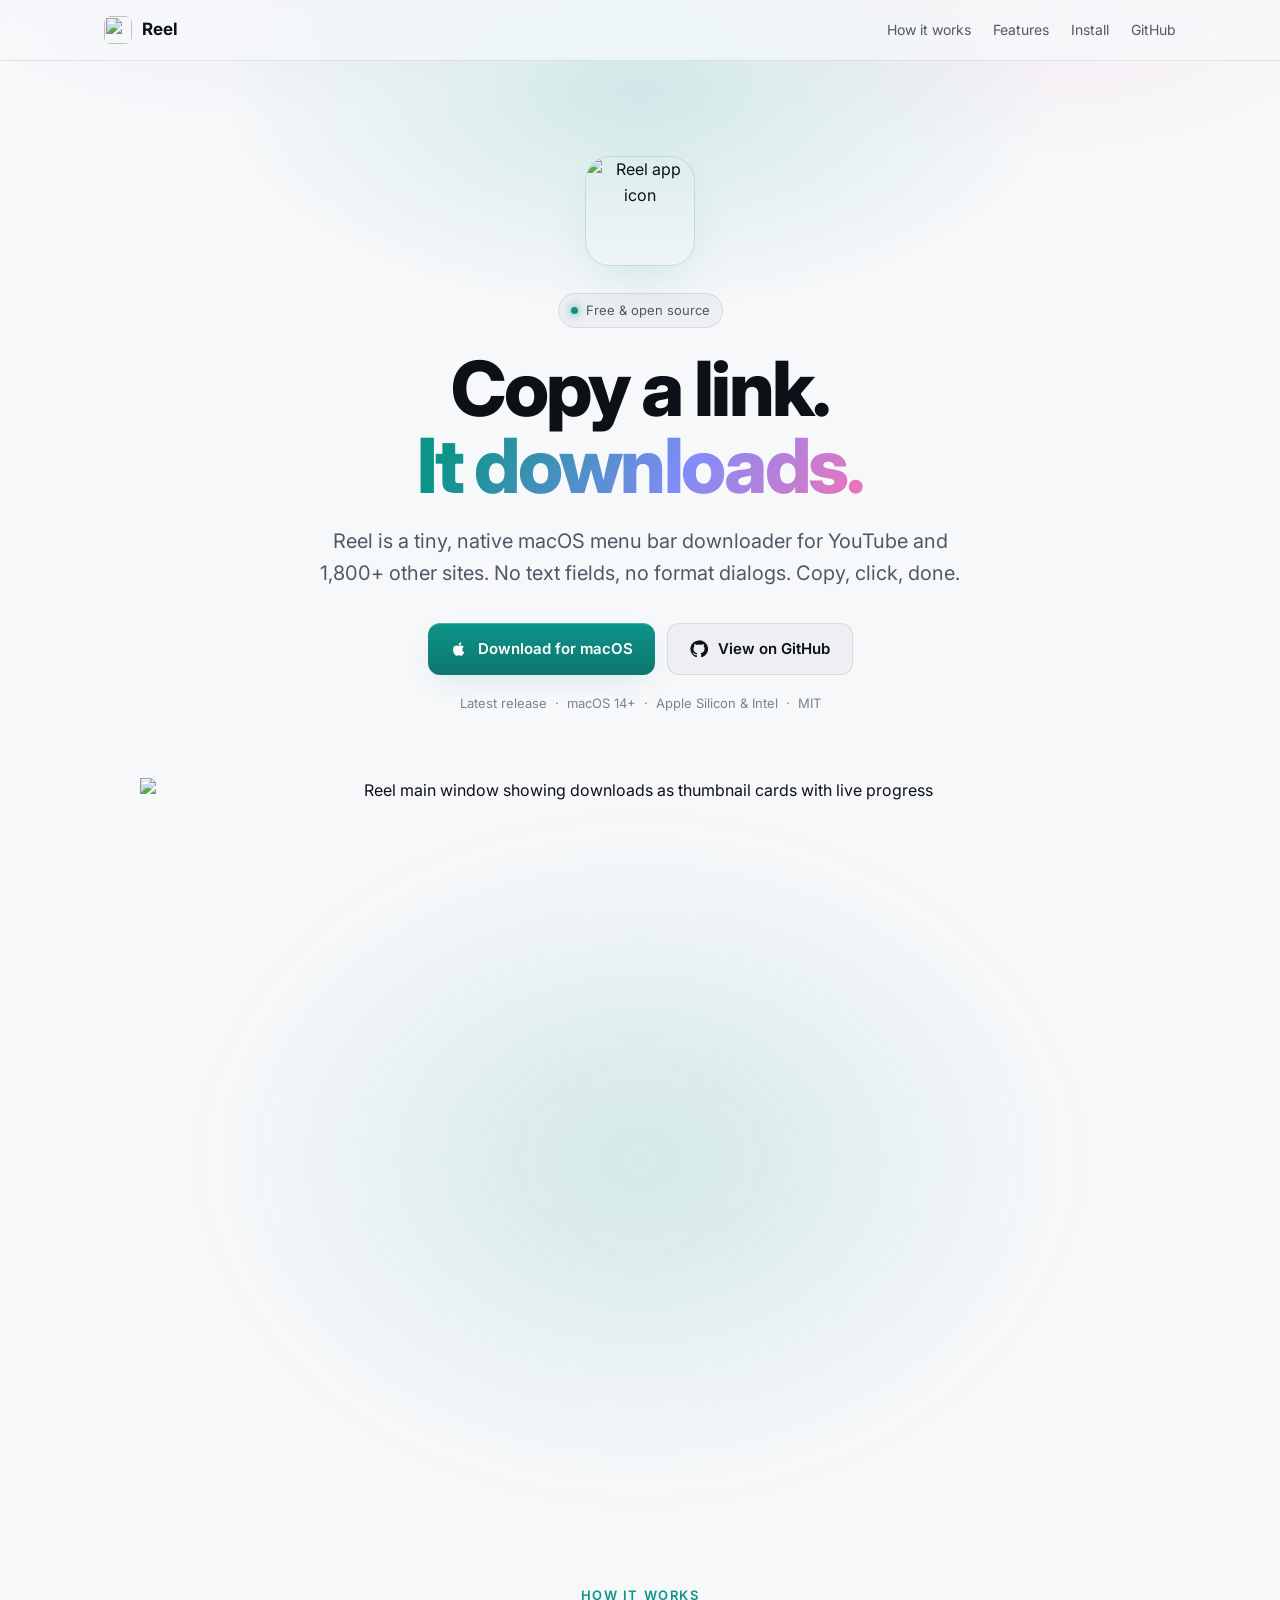
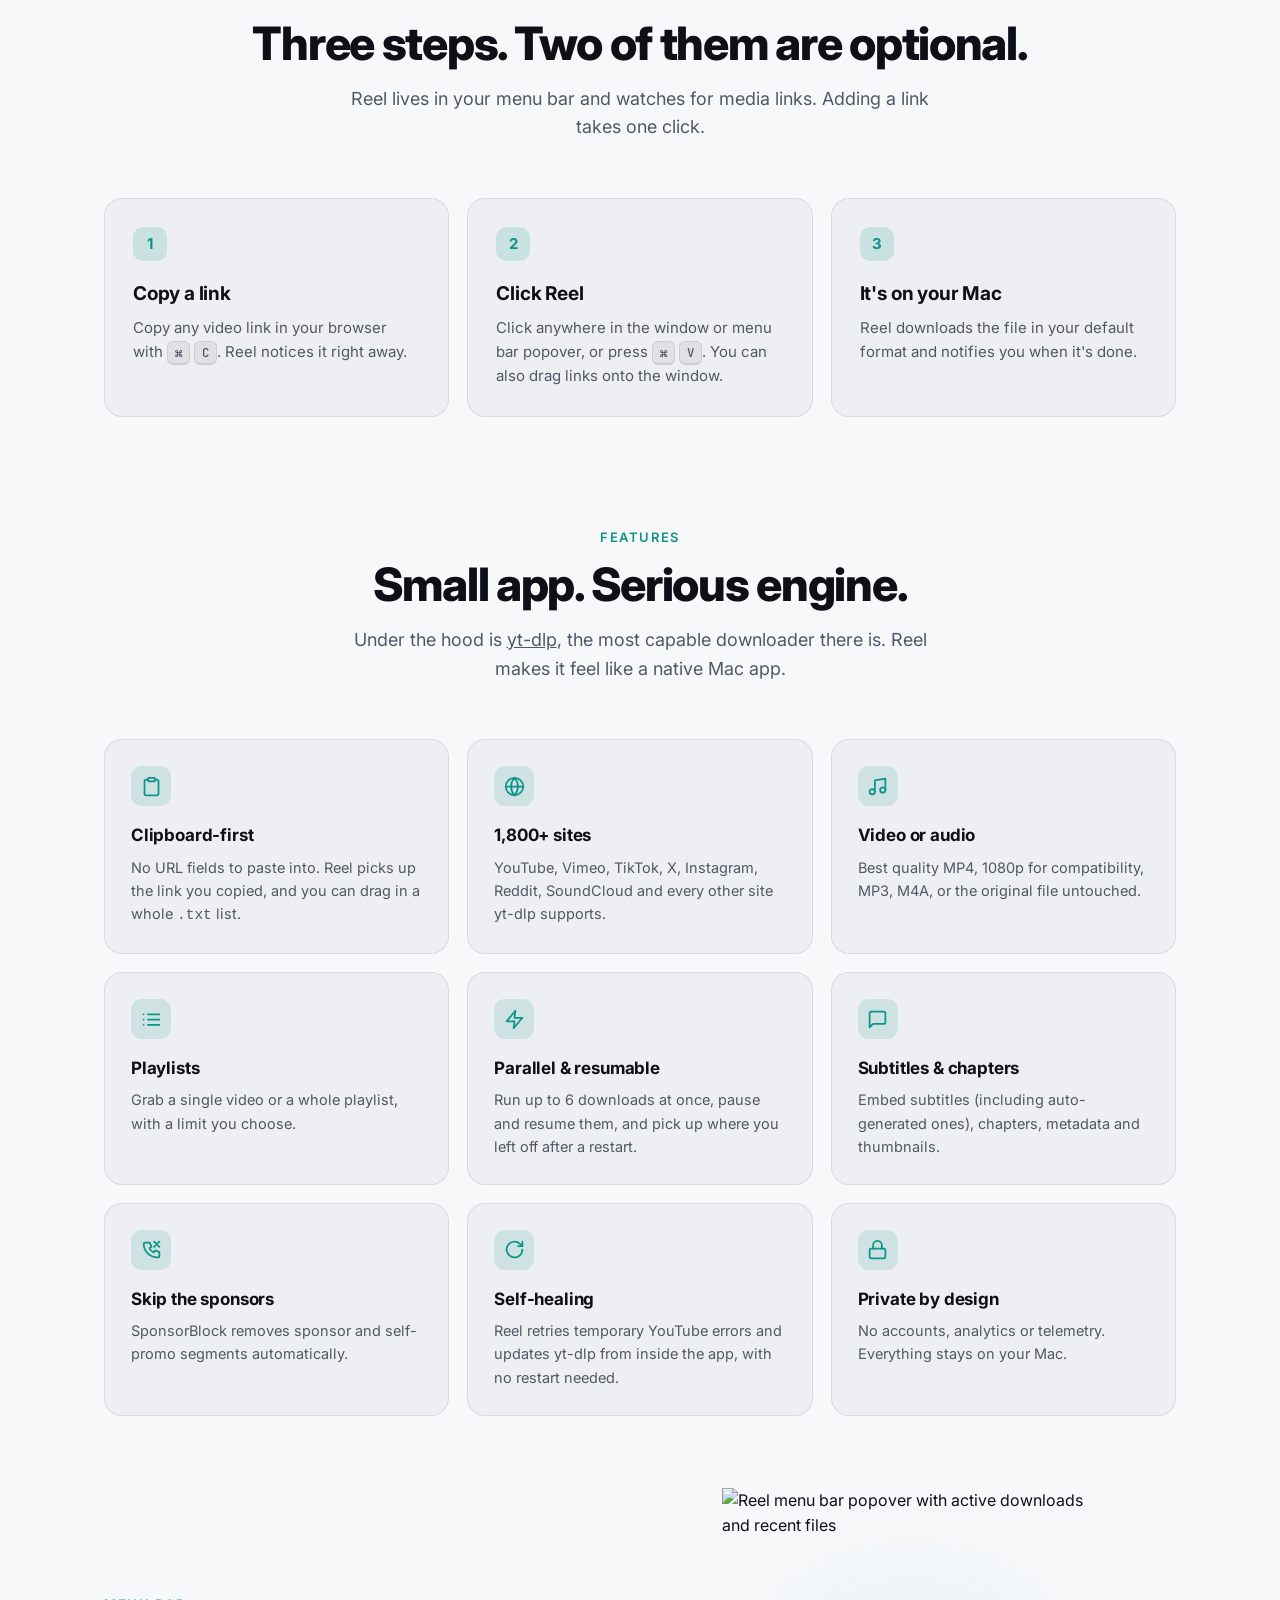
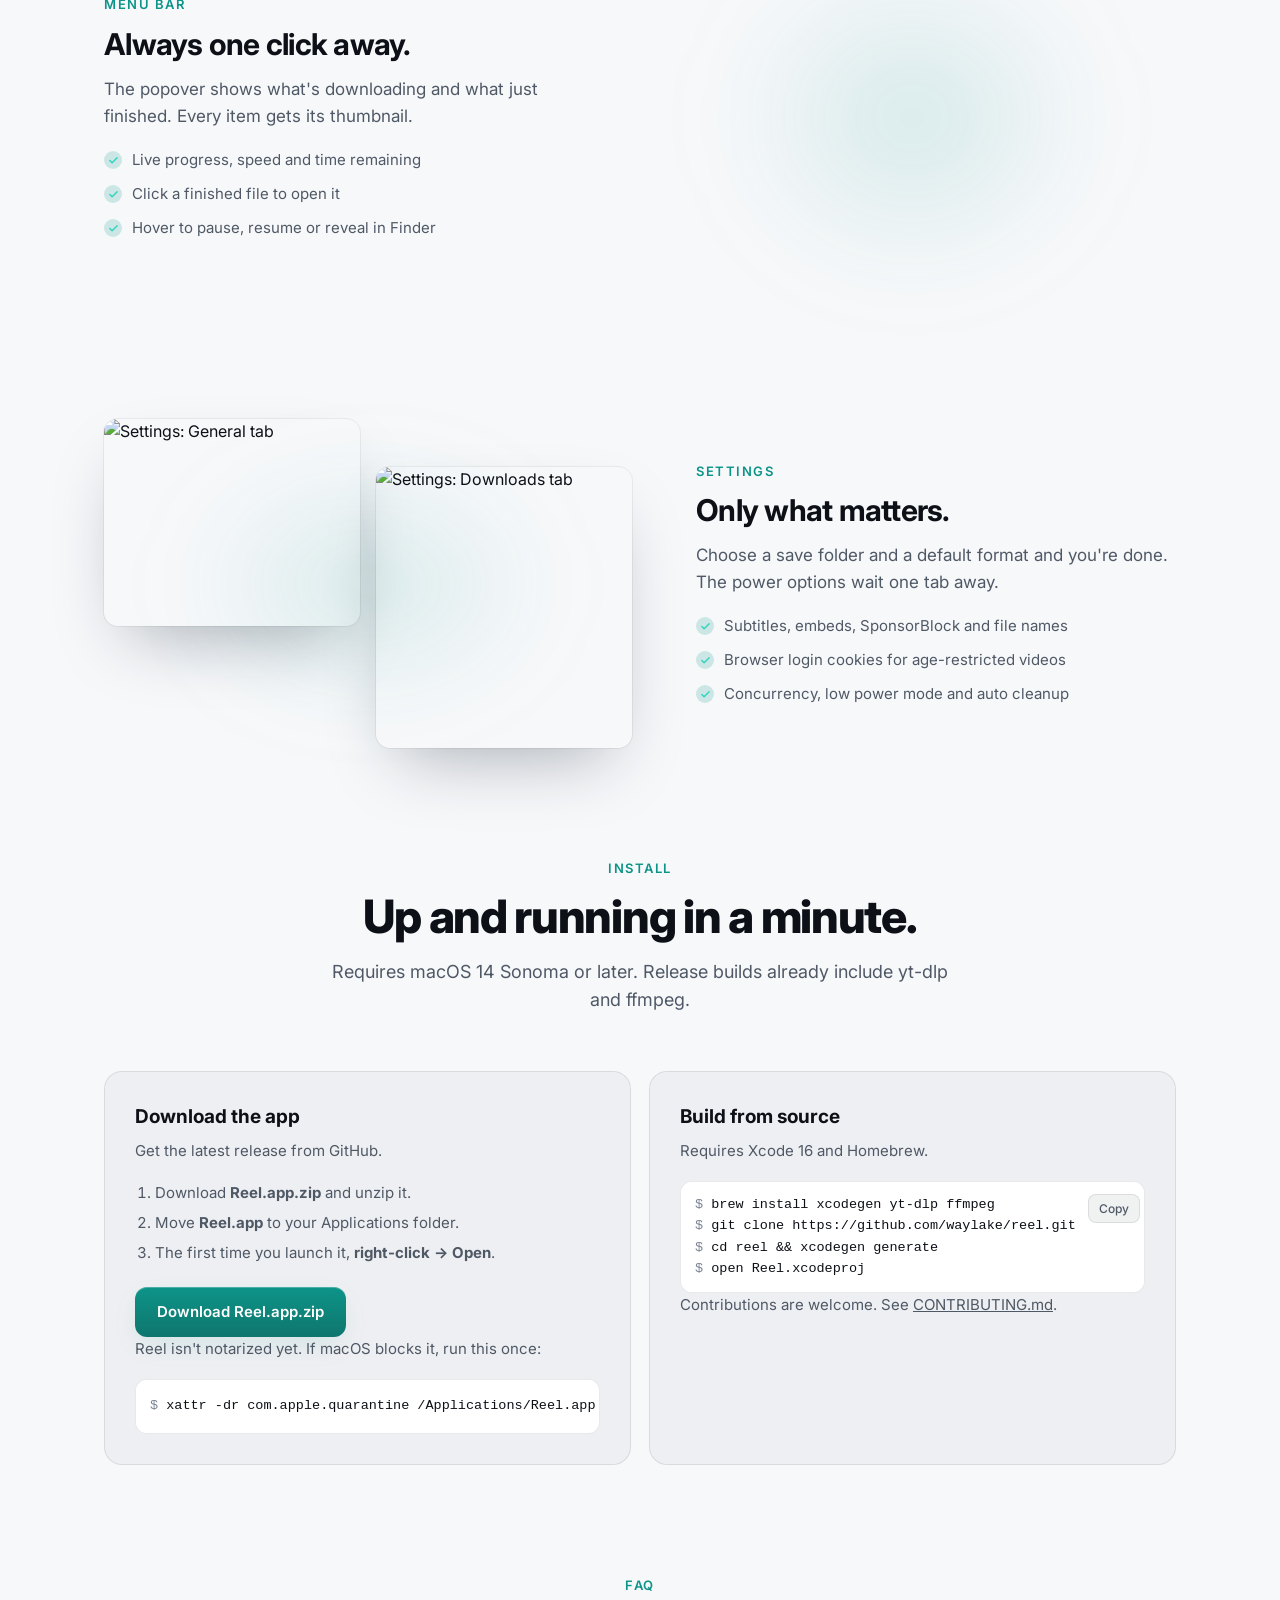
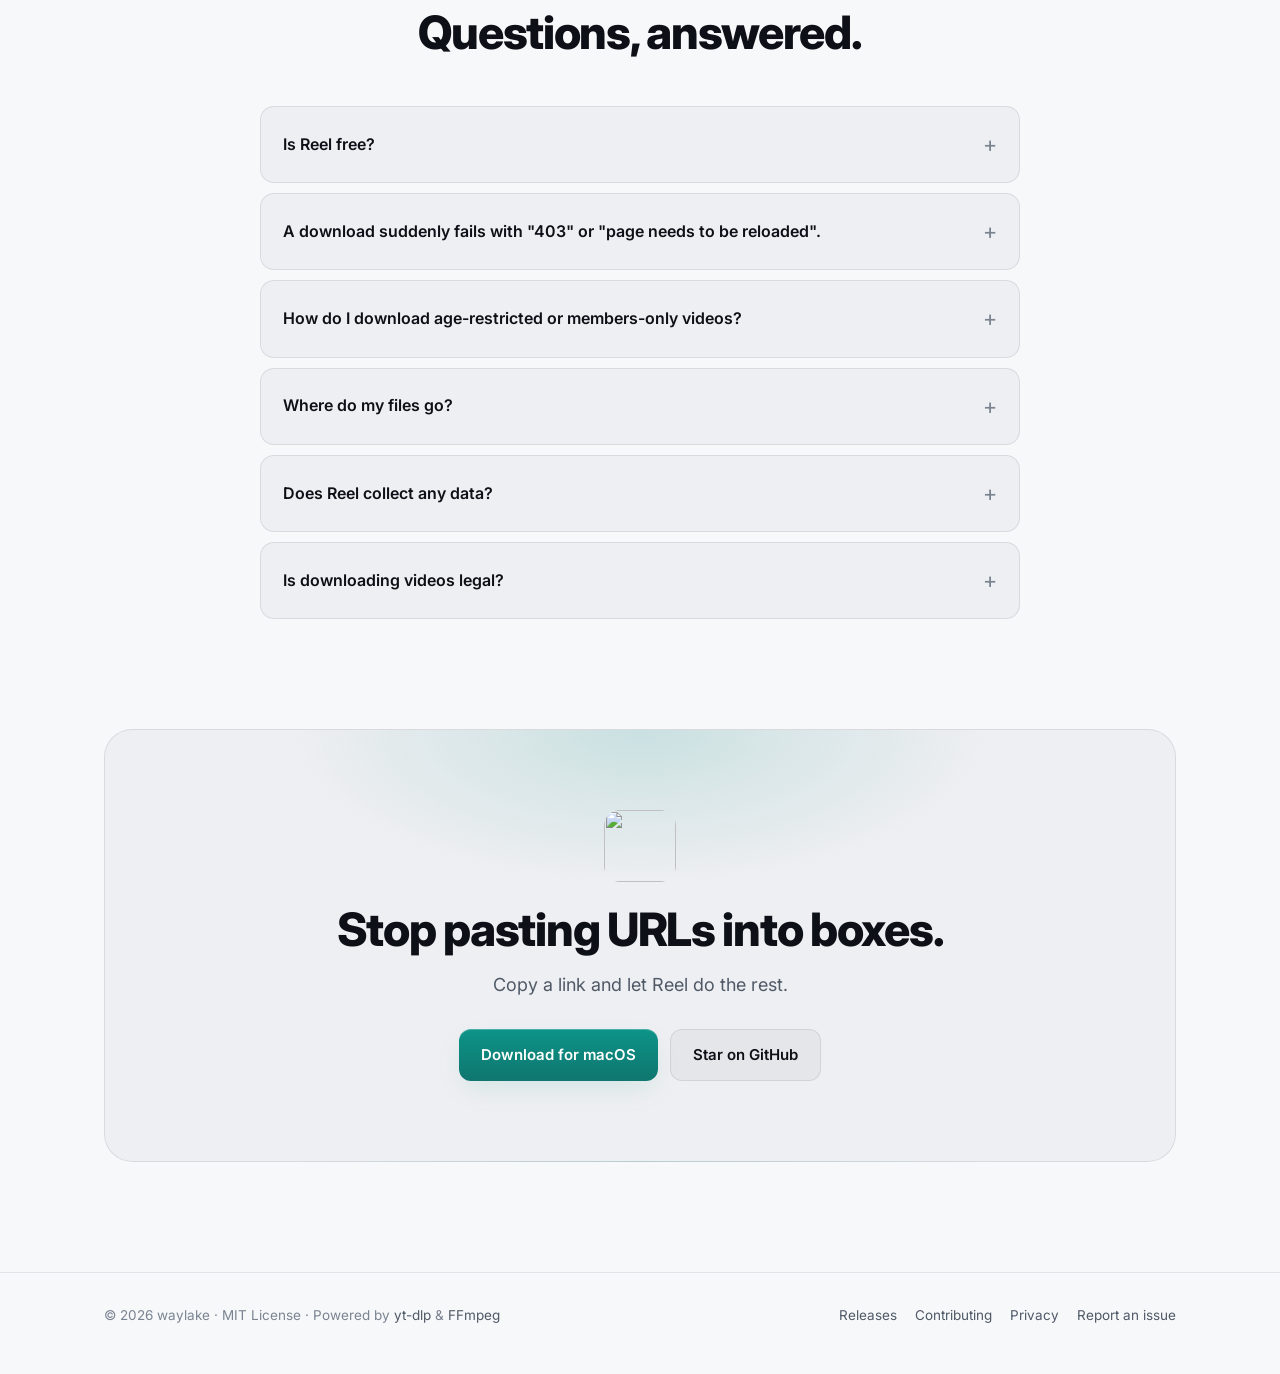
==== site/index.html @ 0244e7d2 "docs(site): GitHub Pages 소개 페이지 추가" ====
<!doctype html>
<html lang="en">
<head>
  <meta charset="utf-8">
  <meta name="viewport" content="width=device-width, initial-scale=1">
  <title>Reel · Copy a link, it downloads</title>
  <meta name="description" content="Reel is a tiny, native macOS menu bar video downloader for YouTube and 1,800+ sites. Copy a link, click once, done. Free and open source, powered by yt-dlp and ffmpeg.">
  <meta name="theme-color" content="#0b0d10">
  <link rel="icon" type="image/png" href="icon.png">
  <link rel="apple-touch-icon" href="icon.png">

  <meta property="og:type" content="website">
  <meta property="og:title" content="Reel · Copy a link, it downloads">
  <meta property="og:description" content="A tiny, native macOS menu bar downloader for YouTube and 1,800+ sites. Free and open source.">
  <meta property="og:url" content="https://waylake.github.io/reel/">
  <meta property="og:image" content="https://waylake.github.io/reel/screenshots/main-window.png">
  <meta name="twitter:card" content="summary_large_image">

  <link rel="preconnect" href="https://fonts.googleapis.com">
  <link rel="preconnect" href="https://fonts.gstatic.com" crossorigin>
  <link href="https://fonts.googleapis.com/css2?family=Inter:wght@400;500;600;700;800&family=JetBrains+Mono:wght@400;500&display=swap" rel="stylesheet">

  <style>
    :root {
      --bg: #0b0d10;
      --bg-2: #111419;
      --surface: rgba(255, 255, 255, 0.04);
      --surface-2: rgba(255, 255, 255, 0.07);
      --border: rgba(255, 255, 255, 0.09);
      --text: #f2f4f7;
      --muted: #9aa3ae;
      --faint: #6b7480;
      --accent: #2dd4bf;
      --accent-2: #14b8a6;
      --accent-ink: #04201c;
      --glow: rgba(45, 212, 191, 0.22);
      --shadow: 0 30px 80px -20px rgba(0, 0, 0, 0.7), 0 0 0 1px rgba(255, 255, 255, 0.06);
      --radius: 18px;
      --maxw: 1120px;
    }
    @media (prefers-color-scheme: light) {
      :root {
        --bg: #f7f8fa;
        --bg-2: #ffffff;
        --surface: rgba(10, 20, 30, 0.035);
        --surface-2: rgba(10, 20, 30, 0.06);
        --border: rgba(10, 20, 30, 0.09);
        --text: #0d1117;
        --muted: #4f5966;
        --faint: #7a8491;
        --accent: #0d9488;
        --accent-2: #0f766e;
        --accent-ink: #ffffff;
        --glow: rgba(13, 148, 136, 0.16);
        --shadow: 0 30px 70px -25px rgba(15, 30, 45, 0.35), 0 0 0 1px rgba(10, 20, 30, 0.06);
      }
    }

    * { box-sizing: border-box; }
    html { scroll-behavior: smooth; }
    body {
      margin: 0;
      background: var(--bg);
      color: var(--text);
      font: 16px/1.6 Inter, -apple-system, BlinkMacSystemFont, "Segoe UI", sans-serif;
      -webkit-font-smoothing: antialiased;
      overflow-x: hidden;
    }
    a { color: inherit; }
    img { max-width: 100%; height: auto; display: block; }
    .wrap { max-width: var(--maxw); margin: 0 auto; padding: 0 24px; }
    kbd {
      font: 500 0.82em "JetBrains Mono", ui-monospace, monospace;
      padding: 2px 7px; border-radius: 6px;
      background: var(--surface-2); border: 1px solid var(--border);
      border-bottom-width: 2px;
    }

    /* ---------- Nav ---------- */
    nav {
      position: sticky; top: 0; z-index: 10;
      backdrop-filter: saturate(160%) blur(16px);
      -webkit-backdrop-filter: saturate(160%) blur(16px);
      background: color-mix(in srgb, var(--bg) 72%, transparent);
      border-bottom: 1px solid var(--border);
    }
    nav .wrap { display: flex; align-items: center; gap: 28px; height: 60px; }
    .brand { display: flex; align-items: center; gap: 10px; font-weight: 700; text-decoration: none; font-size: 17px; }
    .brand img { width: 28px; height: 28px; border-radius: 7px; }
    .nav-links { display: flex; gap: 22px; margin-left: auto; font-size: 14px; }
    .nav-links a { text-decoration: none; color: var(--muted); transition: color .15s; }
    .nav-links a:hover { color: var(--text); }
    @media (max-width: 720px) { .nav-links a.hide-sm { display: none; } }

    /* ---------- Buttons ---------- */
    .btn {
      display: inline-flex; align-items: center; gap: 10px;
      padding: 13px 22px; border-radius: 12px;
      font-weight: 600; font-size: 15px; text-decoration: none;
      transition: transform .15s ease, box-shadow .2s ease, background .2s;
      white-space: nowrap;
    }
    .btn:hover { transform: translateY(-1px); }
    .btn-primary {
      background: linear-gradient(180deg, var(--accent), var(--accent-2));
      color: var(--accent-ink);
      box-shadow: 0 10px 30px -8px var(--glow), inset 0 1px 0 rgba(255,255,255,.25);
    }
    .btn-primary:hover { box-shadow: 0 14px 40px -8px var(--glow), inset 0 1px 0 rgba(255,255,255,.25); }
    .btn-ghost { background: var(--surface); border: 1px solid var(--border); }
    .btn-ghost:hover { background: var(--surface-2); }
    .btn svg { width: 18px; height: 18px; flex: none; }

    /* ---------- Hero ---------- */
    .hero { position: relative; padding: 96px 0 40px; text-align: center; }
    .hero::before {
      content: ""; position: absolute; inset: -200px 0 auto; height: 760px; z-index: -1;
      background:
        radial-gradient(600px 320px at 50% 30%, var(--glow), transparent 70%),
        radial-gradient(500px 260px at 20% 10%, rgba(99, 102, 241, 0.10), transparent 70%),
        radial-gradient(500px 260px at 80% 15%, rgba(236, 72, 153, 0.08), transparent 70%);
    }
    .app-icon {
      width: 108px; height: 108px; margin: 0 auto 28px; border-radius: 24px;
      box-shadow: 0 20px 50px -12px var(--glow), 0 0 0 1px var(--border);
    }
    .eyebrow {
      display: inline-flex; align-items: center; gap: 8px;
      font-size: 13px; color: var(--muted);
      padding: 6px 12px; border-radius: 999px;
      background: var(--surface); border: 1px solid var(--border);
      margin-bottom: 22px; text-decoration: none;
    }
    .eyebrow .dot { width: 7px; height: 7px; border-radius: 50%; background: var(--accent); box-shadow: 0 0 10px var(--accent); }
    h1 {
      font-size: clamp(40px, 7vw, 76px); line-height: 1.02; letter-spacing: -0.035em;
      font-weight: 800; margin: 0 0 20px;
    }
    h1 .grad {
      background: linear-gradient(120deg, var(--accent) 10%, #818cf8 60%, #f472b6 100%);
      -webkit-background-clip: text; background-clip: text; color: transparent;
    }
    .lede { font-size: clamp(17px, 2.1vw, 20px); color: var(--muted); max-width: 640px; margin: 0 auto 34px; }
    .cta { display: flex; gap: 12px; justify-content: center; flex-wrap: wrap; }
    .meta { margin-top: 18px; font-size: 13px; color: var(--faint); }
    .meta span + span::before { content: "·"; margin: 0 8px; }

    .shot-hero { margin: 64px auto 0; max-width: 1000px; position: relative; }
    .shot-hero img { width: 100%; }   /* PNG에 창 그림자가 이미 포함됨 */
    .shot-hero::after {
      content: ""; position: absolute; inset: 10% 8% -6%; z-index: -1;
      background: radial-gradient(closest-side, var(--glow), transparent); filter: blur(40px);
    }

    /* ---------- Sections ---------- */
    section { padding: 110px 0; }
    .kicker { color: var(--accent); font-weight: 600; font-size: 13px; letter-spacing: .12em; text-transform: uppercase; margin-bottom: 12px; }
    h2 { font-size: clamp(30px, 4.2vw, 46px); line-height: 1.1; letter-spacing: -0.028em; margin: 0 0 16px; font-weight: 800; }
    .sub { color: var(--muted); font-size: 18px; max-width: 620px; margin: 0; }
    .center { text-align: center; }
    .center .sub { margin: 0 auto; }

    /* Steps */
    .steps { display: grid; grid-template-columns: repeat(3, 1fr); gap: 18px; margin-top: 56px; counter-reset: step; }
    .step {
      position: relative; text-align: left; padding: 28px; border-radius: var(--radius);
      background: var(--surface); border: 1px solid var(--border);
    }
    .step::before {
      counter-increment: step; content: counter(step);
      display: grid; place-items: center; width: 34px; height: 34px; border-radius: 10px;
      font-weight: 700; font-size: 15px; margin-bottom: 18px;
      background: color-mix(in srgb, var(--accent) 16%, transparent); color: var(--accent);
    }
    .step h3 { margin: 0 0 6px; font-size: 19px; letter-spacing: -0.01em; }
    .step p { margin: 0; color: var(--muted); font-size: 15px; }
    @media (max-width: 820px) { .steps { grid-template-columns: 1fr; } }

    /* Features */
    .features { display: grid; grid-template-columns: repeat(3, 1fr); gap: 18px; margin-top: 56px; }
    .feature {
      min-width: 0; padding: 26px; border-radius: var(--radius);
      background: var(--surface); border: 1px solid var(--border);
      transition: background .2s, border-color .2s, transform .2s;
    }
    .feature:hover { background: var(--surface-2); transform: translateY(-2px); }
    .feature .ic {
      width: 40px; height: 40px; border-radius: 11px; display: grid; place-items: center; margin-bottom: 16px;
      background: color-mix(in srgb, var(--accent) 14%, transparent); color: var(--accent);
    }
    .feature .ic svg { width: 21px; height: 21px; }
    .feature h3 { margin: 0 0 6px; font-size: 17px; letter-spacing: -0.01em; }
    .feature p { margin: 0; color: var(--muted); font-size: 14.5px; }
    @media (max-width: 920px) { .features { grid-template-columns: repeat(2, 1fr); } }
    @media (max-width: 600px) { .features { grid-template-columns: 1fr; } }

    /* Showcase */
    .showcase { display: grid; grid-template-columns: 1fr 1.1fr; gap: 64px; align-items: center; margin-top: 72px; }
    .showcase.flip { grid-template-columns: 1.1fr 1fr; }
    .showcase.flip .copy { order: 2; }
    .showcase .copy h3 { font-size: 30px; letter-spacing: -0.025em; line-height: 1.15; margin: 0 0 14px; }
    .showcase .copy p { color: var(--muted); margin: 0 0 18px; font-size: 17px; }
    .showcase ul { list-style: none; padding: 0; margin: 0; display: grid; gap: 10px; }
    .showcase li { display: flex; gap: 10px; color: var(--muted); font-size: 15px; }
    .showcase li::before { content: ""; flex: none; width: 18px; height: 18px; margin-top: 3px; border-radius: 50%;
      background: color-mix(in srgb, var(--accent) 18%, transparent) url("data:image/svg+xml,%3Csvg xmlns='http://www.w3.org/2000/svg' viewBox='0 0 24 24' fill='none' stroke='%232dd4bf' stroke-width='3' stroke-linecap='round' stroke-linejoin='round'%3E%3Cpath d='M20 6 9 17l-5-5'/%3E%3C/svg%3E") center/11px no-repeat; }
    .showcase > * { min-width: 0; }
    .showcase .media { display: flex; justify-content: center; position: relative; }
    .showcase .media img.framed { border-radius: 14px; box-shadow: var(--shadow); }
    .showcase .media::after {
      content: ""; position: absolute; inset: 15%; z-index: -1;
      background: radial-gradient(closest-side, var(--glow), transparent); filter: blur(50px);
    }
    .media.menubar img { max-width: 380px; width: 100%; }
    .settings-pair { display: grid; grid-template-columns: 1fr 1fr; gap: 16px; align-items: start; width: 100%; max-width: 560px; }
    .settings-pair img { width: 100%; }
    .settings-pair img:nth-child(2) { margin-top: 48px; }
    @media (max-width: 860px) {
      .showcase, .showcase.flip { grid-template-columns: 1fr; gap: 36px; }
      .showcase.flip .copy { order: 0; }
    }

    /* Install */
    .install {
      margin-top: 56px; display: grid; grid-template-columns: 1fr 1fr; gap: 18px;
    }
    .card {
      min-width: 0; padding: 30px; border-radius: var(--radius);
      background: var(--surface); border: 1px solid var(--border);
    }
    .card h3 { margin: 0 0 6px; font-size: 19px; }
    .card p { margin: 0 0 18px; color: var(--muted); font-size: 15px; }
    .card ol { margin: 0 0 22px; padding-left: 20px; color: var(--muted); font-size: 15px; display: grid; gap: 6px; }
    .code {
      position: relative; display: flex; align-items: center; gap: 12px;
      font: 13.5px/1.6 "JetBrains Mono", ui-monospace, monospace;
      background: var(--bg-2); border: 1px solid var(--border); border-radius: 12px;
      padding: 12px 14px; overflow-x: auto;
    }
    .code pre { margin: 0; flex: 1; white-space: pre; }
    .code .p { color: var(--faint); user-select: none; }
    .copy-btn {
      flex: none; border: 1px solid var(--border); background: var(--surface-2); color: var(--muted);
      font: 500 12px Inter, sans-serif; padding: 6px 10px; border-radius: 8px; cursor: pointer;
      align-self: flex-start;
    }
    .copy-btn:hover { color: var(--text); }
    .note { font-size: 13px; color: var(--faint); margin-top: 12px; }
    @media (max-width: 820px) { .install { grid-template-columns: 1fr; } }

    /* FAQ */
    .faq { max-width: 760px; margin: 48px auto 0; display: grid; gap: 10px; }
    details {
      border-radius: 14px; background: var(--surface); border: 1px solid var(--border);
      padding: 4px 22px;
    }
    summary {
      cursor: pointer; list-style: none; padding: 16px 0; font-weight: 600; font-size: 16px;
      display: flex; justify-content: space-between; align-items: center; gap: 16px;
    }
    summary::-webkit-details-marker { display: none; }
    summary::after { content: "+"; font-weight: 400; font-size: 22px; color: var(--faint); transition: transform .2s; }
    details[open] summary::after { transform: rotate(45deg); }
    details p { margin: 0 0 18px; color: var(--muted); font-size: 15px; }

    /* Final CTA */
    .final {
      text-align: center; padding: 80px 32px; border-radius: 28px; margin: 0 0 110px;
      background:
        radial-gradient(500px 220px at 50% 0%, var(--glow), transparent 70%),
        var(--surface);
      border: 1px solid var(--border);
    }
    .final img { width: 72px; height: 72px; border-radius: 16px; margin: 0 auto 22px; }

    footer { border-top: 1px solid var(--border); padding: 32px 0 48px; color: var(--faint); font-size: 13.5px; }
    footer .wrap { display: flex; gap: 20px; flex-wrap: wrap; justify-content: space-between; align-items: center; }
    footer nav-links, footer .links { display: flex; gap: 18px; flex-wrap: wrap; }
    footer a { text-decoration: none; color: var(--muted); }
    footer a:hover { color: var(--text); }

    /* Reveal on scroll */
    .reveal { opacity: 0; transform: translateY(18px); transition: opacity .7s ease, transform .7s ease; }
    .reveal.in { opacity: 1; transform: none; }
    @media (prefers-reduced-motion: reduce) {
      html { scroll-behavior: auto; }
      .reveal { opacity: 1; transform: none; transition: none; }
      .btn, .feature { transition: none; }
    }
  </style>
</head>
<body>

<nav>
  <div class="wrap">
    <a class="brand" href="#top"><img src="icon.png" alt="">Reel</a>
    <div class="nav-links">
      <a href="#how" class="hide-sm">How it works</a>
      <a href="#features" class="hide-sm">Features</a>
      <a href="#install">Install</a>
      <a href="https://github.com/waylake/reel">GitHub</a>
    </div>
  </div>
</nav>

<header class="hero" id="top">
  <div class="wrap">
    <img class="app-icon" src="icon.png" alt="Reel app icon">
    <a class="eyebrow" href="https://github.com/waylake/reel/releases/latest">
      <span class="dot"></span><span id="ver-eyebrow">Free &amp; open source</span>
    </a>
    <h1>Copy a link.<br><span class="grad">It downloads.</span></h1>
    <p class="lede">Reel is a tiny, native macOS menu bar downloader for YouTube and 1,800+ other sites. No text fields, no format dialogs. Copy, click, done.</p>
    <div class="cta">
      <a class="btn btn-primary" href="https://github.com/waylake/reel/releases/latest/download/Reel.app.zip">
        <svg viewBox="0 0 24 24" fill="currentColor" aria-hidden="true"><path d="M16.37 12.6c-.02-2.3 1.88-3.4 1.96-3.46-1.07-1.56-2.73-1.78-3.32-1.8-1.41-.14-2.76.83-3.47.83-.72 0-1.82-.81-3-.79-1.54.02-2.96.9-3.76 2.27-1.6 2.78-.41 6.9 1.15 9.16.76 1.1 1.67 2.34 2.86 2.3 1.15-.05 1.58-.74 2.97-.74 1.38 0 1.77.74 2.98.72 1.23-.02 2.01-1.12 2.76-2.23.87-1.28 1.23-2.52 1.25-2.58-.03-.01-2.4-.92-2.38-3.68zM14.1 5.86c.63-.77 1.06-1.83.94-2.89-.91.04-2.01.61-2.66 1.37-.58.67-1.09 1.75-.95 2.79 1.01.08 2.04-.51 2.67-1.27z"/></svg>
        <span>Download for macOS</span>
      </a>
      <a class="btn btn-ghost" href="https://github.com/waylake/reel">
        <svg viewBox="0 0 24 24" fill="currentColor" aria-hidden="true"><path d="M12 .5a11.5 11.5 0 0 0-3.64 22.41c.58.1.79-.25.79-.56v-2c-3.2.7-3.88-1.37-3.88-1.37-.52-1.33-1.28-1.69-1.28-1.69-1.05-.71.08-.7.08-.7 1.16.08 1.77 1.19 1.77 1.19 1.03 1.77 2.7 1.26 3.36.96.1-.75.4-1.26.73-1.55-2.56-.29-5.25-1.28-5.25-5.68 0-1.26.45-2.28 1.19-3.09-.12-.29-.52-1.46.11-3.05 0 0 .97-.31 3.17 1.18a10.9 10.9 0 0 1 5.77 0c2.2-1.49 3.17-1.18 3.17-1.18.63 1.59.23 2.76.11 3.05.74.81 1.19 1.83 1.19 3.09 0 4.41-2.69 5.38-5.26 5.67.41.36.78 1.06.78 2.14v3.17c0 .31.21.67.8.56A11.5 11.5 0 0 0 12 .5z"/></svg>
        <span>View on GitHub</span>
      </a>
    </div>
    <div class="meta"><span id="ver-meta">Latest release</span><span>macOS 14+</span><span>Apple Silicon &amp; Intel</span><span>MIT</span></div>

    <div class="shot-hero reveal">
      <img src="screenshots/main-window.png" width="1600" height="1052" alt="Reel main window showing downloads as thumbnail cards with live progress">
    </div>
  </div>
</header>

<section id="how">
  <div class="wrap center">
    <div class="kicker">How it works</div>
    <h2>Three steps. Two of them are optional.</h2>
    <p class="sub">Reel lives in your menu bar and watches for media links. Adding a link takes one click.</p>
    <div class="steps">
      <div class="step reveal">
        <h3>Copy a link</h3>
        <p>Copy any video link in your browser with <kbd>⌘</kbd> <kbd>C</kbd>. Reel notices it right away.</p>
      </div>
      <div class="step reveal">
        <h3>Click Reel</h3>
        <p>Click anywhere in the window or menu bar popover, or press <kbd>⌘</kbd> <kbd>V</kbd>. You can also drag links onto the window.</p>
      </div>
      <div class="step reveal">
        <h3>It's on your Mac</h3>
        <p>Reel downloads the file in your default format and notifies you when it's done.</p>
      </div>
    </div>
  </div>
</section>

<section id="features" style="padding-top: 0">
  <div class="wrap">
    <div class="center">
      <div class="kicker">Features</div>
      <h2>Small app. Serious engine.</h2>
      <p class="sub">Under the hood is <a href="https://github.com/yt-dlp/yt-dlp">yt-dlp</a>, the most capable downloader there is. Reel makes it feel like a native Mac app.</p>
    </div>
    <div class="features">
      <div class="feature reveal">
        <div class="ic"><svg viewBox="0 0 24 24" fill="none" stroke="currentColor" stroke-width="2" stroke-linecap="round" stroke-linejoin="round"><rect x="8" y="2" width="8" height="4" rx="1"/><path d="M16 4h2a2 2 0 0 1 2 2v14a2 2 0 0 1-2 2H6a2 2 0 0 1-2-2V6a2 2 0 0 1 2-2h2"/></svg></div>
        <h3>Clipboard-first</h3>
        <p>No URL fields to paste into. Reel picks up the link you copied, and you can drag in a whole <code>.txt</code> list.</p>
      </div>
      <div class="feature reveal">
        <div class="ic"><svg viewBox="0 0 24 24" fill="none" stroke="currentColor" stroke-width="2" stroke-linecap="round" stroke-linejoin="round"><circle cx="12" cy="12" r="10"/><path d="M2 12h20M12 2a15.3 15.3 0 0 1 4 10 15.3 15.3 0 0 1-4 10 15.3 15.3 0 0 1-4-10 15.3 15.3 0 0 1 4-10z"/></svg></div>
        <h3>1,800+ sites</h3>
        <p>YouTube, Vimeo, TikTok, X, Instagram, Reddit, SoundCloud and every other site yt-dlp supports.</p>
      </div>
      <div class="feature reveal">
        <div class="ic"><svg viewBox="0 0 24 24" fill="none" stroke="currentColor" stroke-width="2" stroke-linecap="round" stroke-linejoin="round"><path d="M9 18V5l12-2v13"/><circle cx="6" cy="18" r="3"/><circle cx="18" cy="16" r="3"/></svg></div>
        <h3>Video or audio</h3>
        <p>Best quality MP4, 1080p for compatibility, MP3, M4A, or the original file untouched.</p>
      </div>
      <div class="feature reveal">
        <div class="ic"><svg viewBox="0 0 24 24" fill="none" stroke="currentColor" stroke-width="2" stroke-linecap="round" stroke-linejoin="round"><path d="M8 6h13M8 12h13M8 18h13M3 6h.01M3 12h.01M3 18h.01"/></svg></div>
        <h3>Playlists</h3>
        <p>Grab a single video or a whole playlist, with a limit you choose.</p>
      </div>
      <div class="feature reveal">
        <div class="ic"><svg viewBox="0 0 24 24" fill="none" stroke="currentColor" stroke-width="2" stroke-linecap="round" stroke-linejoin="round"><path d="M13 2 3 14h9l-1 8 10-12h-9l1-8z"/></svg></div>
        <h3>Parallel &amp; resumable</h3>
        <p>Run up to 6 downloads at once, pause and resume them, and pick up where you left off after a restart.</p>
      </div>
      <div class="feature reveal">
        <div class="ic"><svg viewBox="0 0 24 24" fill="none" stroke="currentColor" stroke-width="2" stroke-linecap="round" stroke-linejoin="round"><path d="M21 15a2 2 0 0 1-2 2H7l-4 4V5a2 2 0 0 1 2-2h14a2 2 0 0 1 2 2z"/></svg></div>
        <h3>Subtitles &amp; chapters</h3>
        <p>Embed subtitles (including auto-generated ones), chapters, metadata and thumbnails.</p>
      </div>
      <div class="feature reveal">
        <div class="ic"><svg viewBox="0 0 24 24" fill="none" stroke="currentColor" stroke-width="2" stroke-linecap="round" stroke-linejoin="round"><path d="M6 4h4l2 5-2.5 1.5a11 11 0 0 0 5 5L16 13l5 2v4a2 2 0 0 1-2 2A16 16 0 0 1 3 6a2 2 0 0 1 2-2"/><path d="M15 3l6 6M21 3l-6 6"/></svg></div>
        <h3>Skip the sponsors</h3>
        <p>SponsorBlock removes sponsor and self-promo segments automatically.</p>
      </div>
      <div class="feature reveal">
        <div class="ic"><svg viewBox="0 0 24 24" fill="none" stroke="currentColor" stroke-width="2" stroke-linecap="round" stroke-linejoin="round"><path d="M21 12a9 9 0 1 1-3-6.7L21 8"/><path d="M21 3v5h-5"/></svg></div>
        <h3>Self-healing</h3>
        <p>Reel retries temporary YouTube errors and updates yt-dlp from inside the app, with no restart needed.</p>
      </div>
      <div class="feature reveal">
        <div class="ic"><svg viewBox="0 0 24 24" fill="none" stroke="currentColor" stroke-width="2" stroke-linecap="round" stroke-linejoin="round"><rect x="3" y="11" width="18" height="11" rx="2"/><path d="M7 11V7a5 5 0 0 1 10 0v4"/></svg></div>
        <h3>Private by design</h3>
        <p>No accounts, analytics or telemetry. Everything stays on your Mac.</p>
      </div>
    </div>

    <div class="showcase">
      <div class="copy reveal">
        <div class="kicker">Menu bar</div>
        <h3>Always one click away.</h3>
        <p>The popover shows what's downloading and what just finished. Every item gets its thumbnail.</p>
        <ul>
          <li>Live progress, speed and time remaining</li>
          <li>Click a finished file to open it</li>
          <li>Hover to pause, resume or reveal in Finder</li>
        </ul>
      </div>
      <div class="media menubar reveal">
        <img class="raw" src="screenshots/menu-bar.png" width="530" height="640" loading="lazy" alt="Reel menu bar popover with active downloads and recent files">
      </div>
    </div>

    <div class="showcase flip">
      <div class="copy reveal">
        <div class="kicker">Settings</div>
        <h3>Only what matters.</h3>
        <p>Choose a save folder and a default format and you're done. The power options wait one tab away.</p>
        <ul>
          <li>Subtitles, embeds, SponsorBlock and file names</li>
          <li>Browser login cookies for age-restricted videos</li>
          <li>Concurrency, low power mode and auto cleanup</li>
        </ul>
      </div>
      <div class="media reveal">
        <div class="settings-pair">
          <img class="framed" src="screenshots/settings-general.png" width="960" height="776" loading="lazy" alt="Settings: General tab">
          <img class="framed" src="screenshots/settings-downloads.png" width="960" height="1056" loading="lazy" alt="Settings: Downloads tab">
        </div>
      </div>
    </div>
  </div>
</section>

<section id="install" style="padding-top: 0">
  <div class="wrap">
    <div class="center">
      <div class="kicker">Install</div>
      <h2>Up and running in a minute.</h2>
      <p class="sub">Requires macOS 14 Sonoma or later. Release builds already include yt-dlp and ffmpeg.</p>
    </div>
    <div class="install">
      <div class="card reveal">
        <h3>Download the app</h3>
        <p>Get the latest release from GitHub.</p>
        <ol>
          <li>Download <strong>Reel.app.zip</strong> and unzip it.</li>
          <li>Move <strong>Reel.app</strong> to your Applications folder.</li>
          <li>The first time you launch it, <strong>right-click → Open</strong>.</li>
        </ol>
        <a class="btn btn-primary" href="https://github.com/waylake/reel/releases/latest/download/Reel.app.zip">Download Reel.app.zip</a>
        <p class="note">Reel isn't notarized yet. If macOS blocks it, run this once:</p>
        <div class="code"><pre><span class="p">$ </span>xattr -dr com.apple.quarantine /Applications/Reel.app</pre><button class="copy-btn" data-copy="xattr -dr com.apple.quarantine /Applications/Reel.app">Copy</button></div>
      </div>
      <div class="card reveal">
        <h3>Build from source</h3>
        <p>Requires Xcode 16 and Homebrew.</p>
        <div class="code"><pre><span class="p">$ </span>brew install xcodegen yt-dlp ffmpeg
<span class="p">$ </span>git clone https://github.com/waylake/reel.git
<span class="p">$ </span>cd reel &amp;&amp; xcodegen generate
<span class="p">$ </span>open Reel.xcodeproj</pre><button class="copy-btn" data-copy="brew install xcodegen yt-dlp ffmpeg
git clone https://github.com/waylake/reel.git
cd reel && xcodegen generate
open Reel.xcodeproj">Copy</button></div>
        <p class="note">Contributions are welcome. See <a href="https://github.com/waylake/reel/blob/main/CONTRIBUTING.md">CONTRIBUTING.md</a>.</p>
      </div>
    </div>
  </div>
</section>

<section id="faq" style="padding-top: 0">
  <div class="wrap">
    <div class="center">
      <div class="kicker">FAQ</div>
      <h2>Questions, answered.</h2>
    </div>
    <div class="faq">
      <details>
        <summary>Is Reel free?</summary>
        <p>Yes. Reel is free and open source under the MIT license, with no ads, subscriptions or in-app purchases.</p>
      </details>
      <details>
        <summary>A download suddenly fails with "403" or "page needs to be reloaded".</summary>
        <p>YouTube changes often. Open <strong>Settings → Advanced → yt-dlp → Update</strong>. The new version takes effect right away. Reel also retries temporary errors and updates yt-dlp automatically.</p>
      </details>
      <details>
        <summary>How do I download age-restricted or members-only videos?</summary>
        <p>In <strong>Settings → Downloads → Login cookies</strong>, choose the browser you're signed in with (Safari, Chrome or Firefox). Reel passes the cookies to yt-dlp locally. They never leave your Mac.</p>
      </details>
      <details>
        <summary>Where do my files go?</summary>
        <p>By default they go to <code>~/Movies/Reel</code>. You can choose any folder in <strong>Settings → General</strong>.</p>
      </details>
      <details>
        <summary>Does Reel collect any data?</summary>
        <p>No. Reel has no analytics, telemetry or crash reporting. It only checks GitHub for app updates. See the <a href="https://github.com/waylake/reel/blob/main/PRIVACY.md">privacy policy</a>.</p>
      </details>
      <details>
        <summary>Is downloading videos legal?</summary>
        <p>It depends on the content and where you live. Download only what you have the right to download, and respect each site's terms of service.</p>
      </details>
    </div>
  </div>
</section>

<div class="wrap">
  <div class="final reveal">
    <img src="icon.png" alt="">
    <h2>Stop pasting URLs into boxes.</h2>
    <p class="sub" style="margin: 0 auto 30px">Copy a link and let Reel do the rest.</p>
    <div class="cta">
      <a class="btn btn-primary" href="https://github.com/waylake/reel/releases/latest/download/Reel.app.zip">Download for macOS</a>
      <a class="btn btn-ghost" href="https://github.com/waylake/reel">Star on GitHub</a>
    </div>
  </div>
</div>

<footer>
  <div class="wrap">
    <div>© 2026 waylake · MIT License · Powered by <a href="https://github.com/yt-dlp/yt-dlp">yt-dlp</a> &amp; <a href="https://ffmpeg.org">FFmpeg</a></div>
    <div class="links">
      <a href="https://github.com/waylake/reel/releases">Releases</a>
      <a href="https://github.com/waylake/reel/blob/main/CONTRIBUTING.md">Contributing</a>
      <a href="https://github.com/waylake/reel/blob/main/PRIVACY.md">Privacy</a>
      <a href="https://github.com/waylake/reel/issues">Report an issue</a>
    </div>
  </div>
</footer>

<script>
  // Copy buttons
  document.querySelectorAll('.copy-btn').forEach(function (btn) {
    btn.addEventListener('click', function () {
      var text = btn.getAttribute('data-copy');
      var done = function () { btn.textContent = 'Copied'; setTimeout(function () { btn.textContent = 'Copy'; }, 1500); };
      if (navigator.clipboard) { navigator.clipboard.writeText(text).then(done, function () {}); }
    });
  });

  // Reveal on scroll
  var els = document.querySelectorAll('.reveal');
  if ('IntersectionObserver' in window) {
    var io = new IntersectionObserver(function (entries) {
      entries.forEach(function (e) { if (e.isIntersecting) { e.target.classList.add('in'); io.unobserve(e.target); } });
    }, { rootMargin: '0px 0px -8% 0px' });
    els.forEach(function (el) { io.observe(el); });
  } else {
    els.forEach(function (el) { el.classList.add('in'); });
  }

  // Latest version from GitHub
  fetch('https://api.github.com/repos/waylake/reel/releases/latest')
    .then(function (r) { return r.ok ? r.json() : null; })
    .then(function (d) {
      if (!d || !d.tag_name) return;
      document.getElementById('ver-meta').textContent = d.tag_name;
      document.getElementById('ver-eyebrow').textContent = d.tag_name + ' is out · Free & open source';
    })
    .catch(function () {});
</script>
</body>
</html>
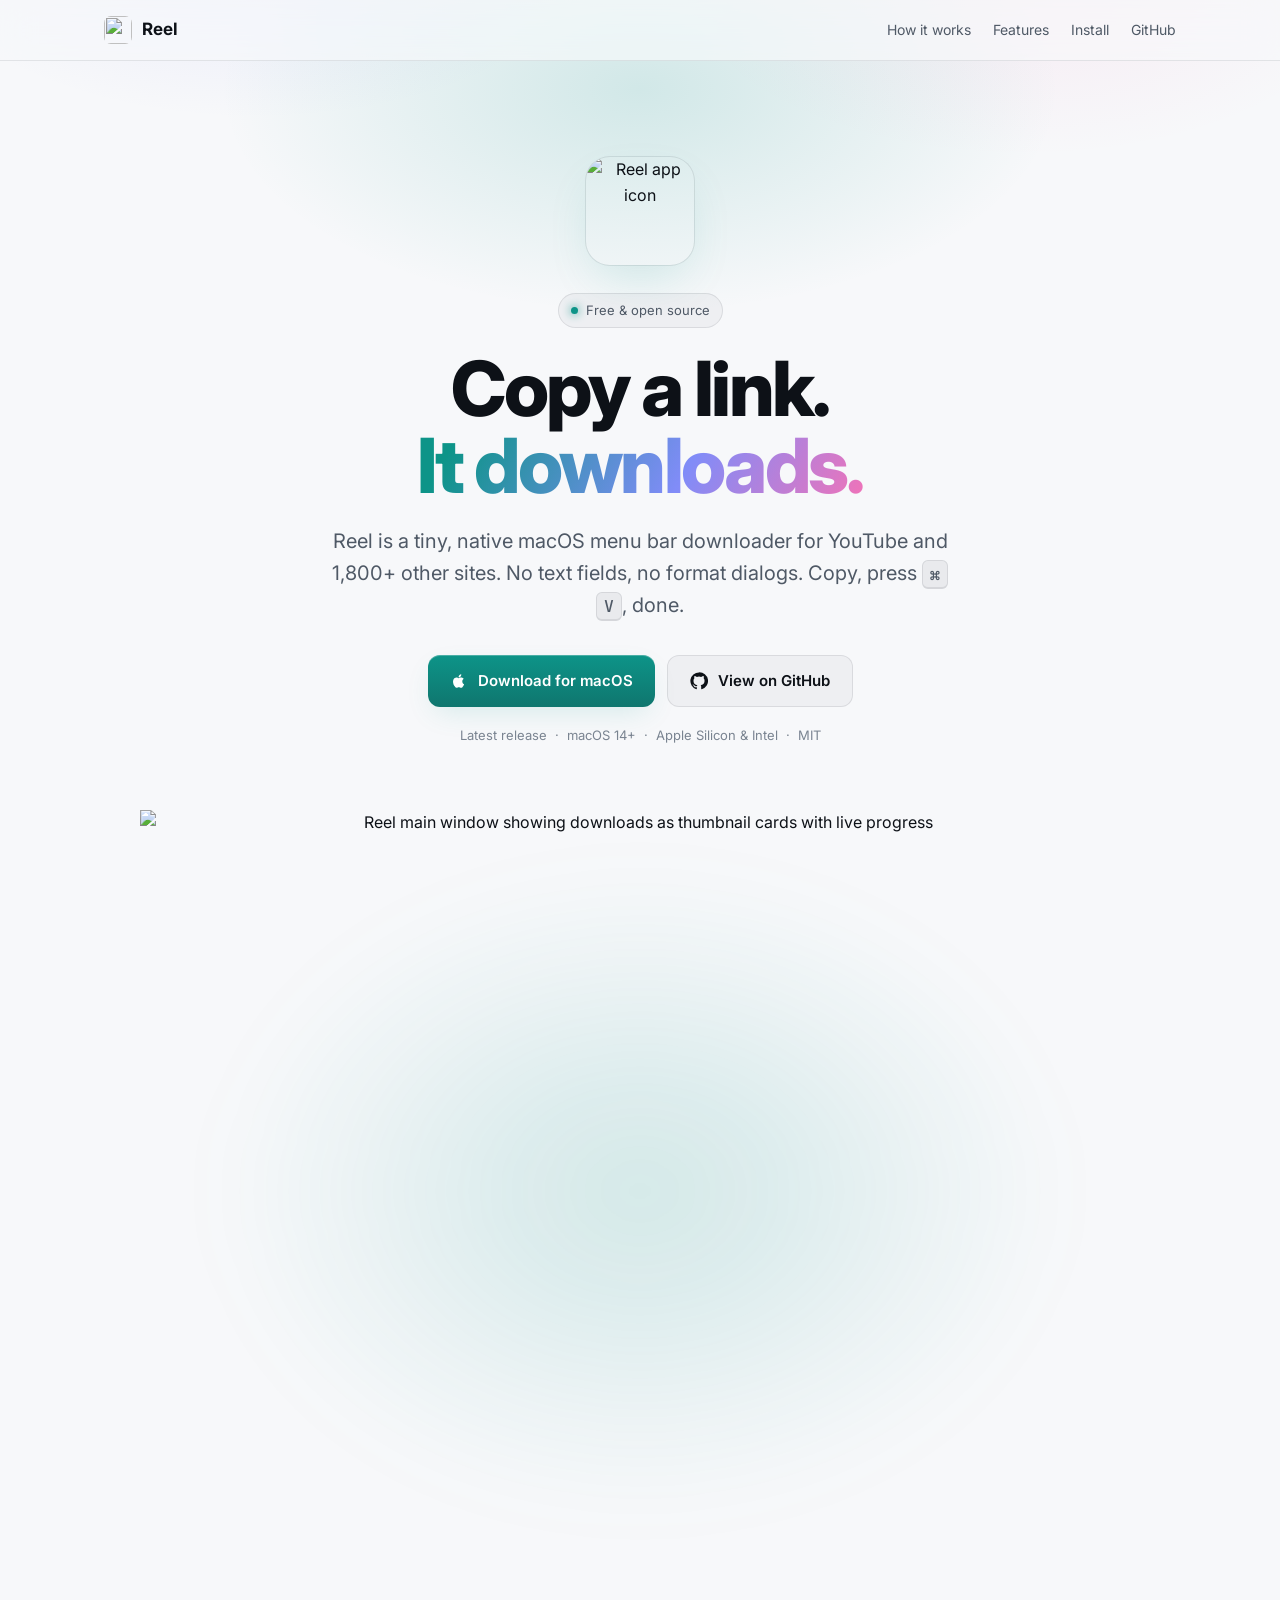
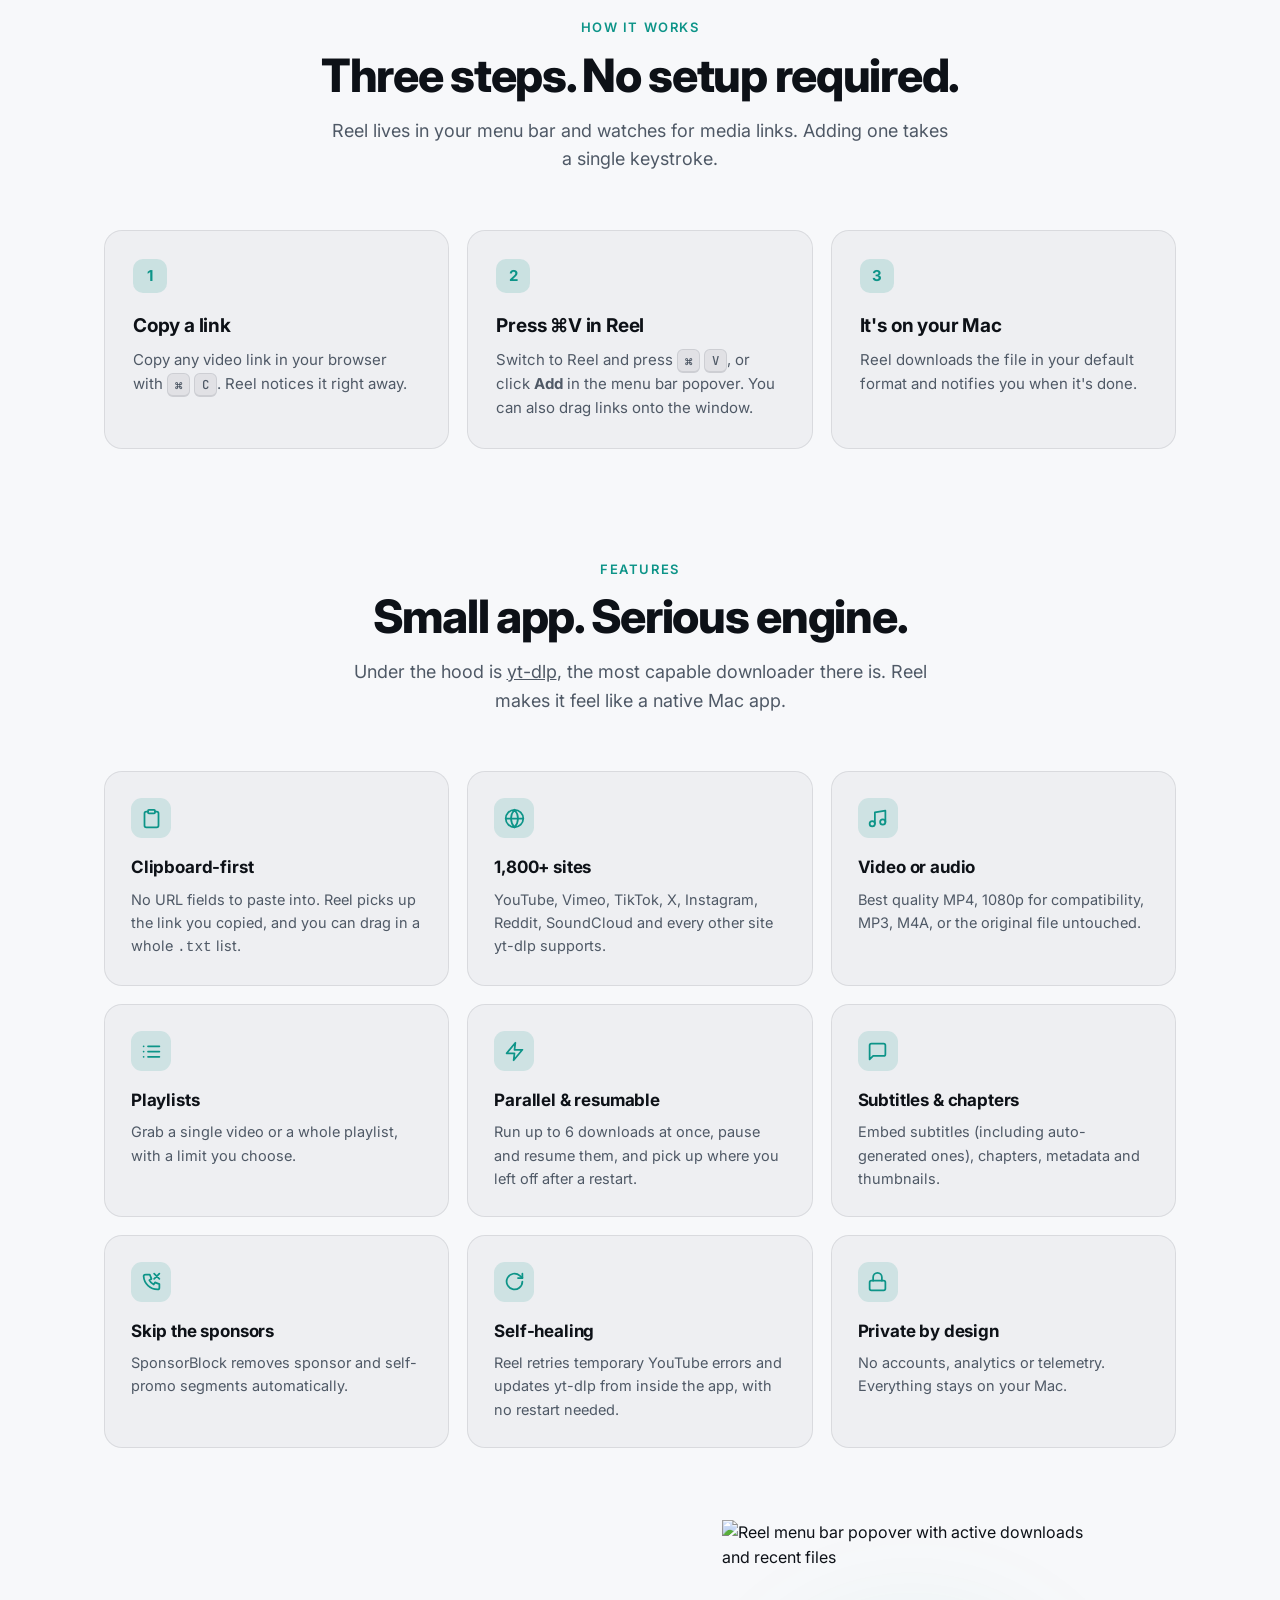
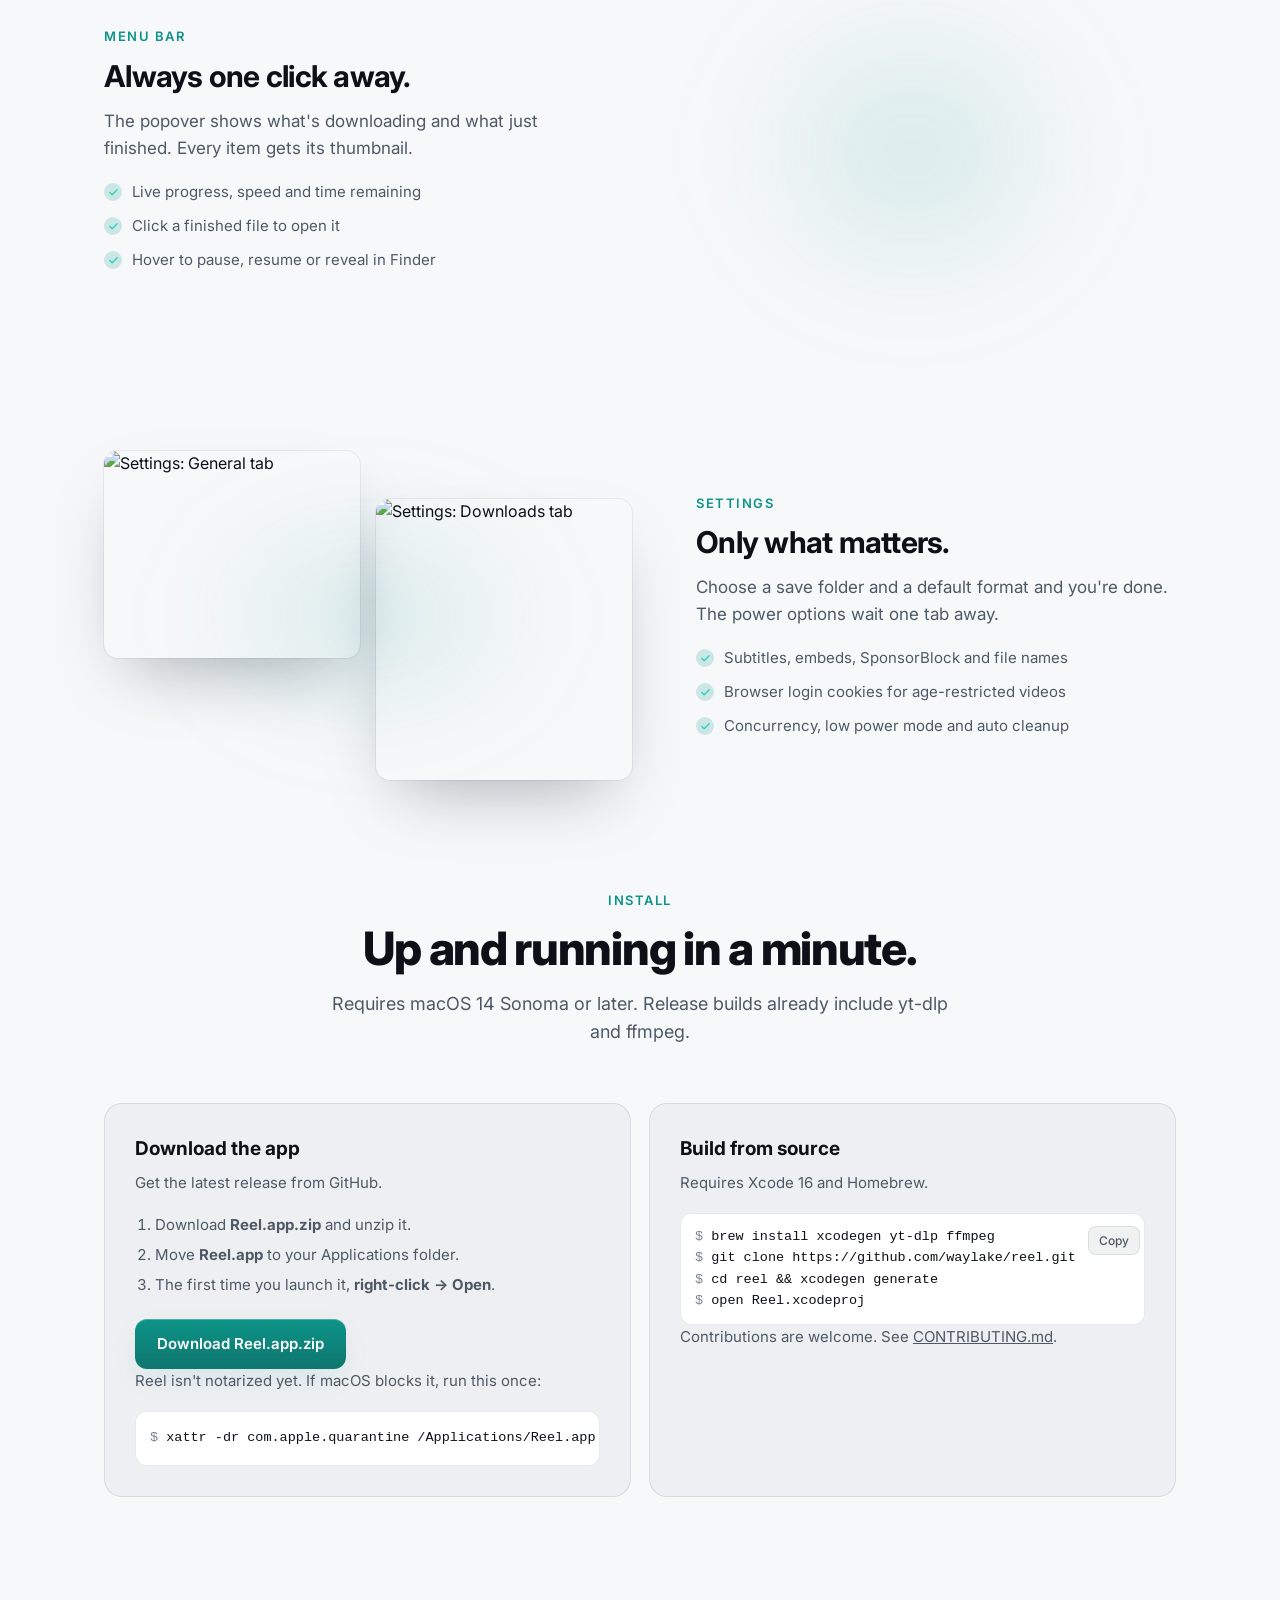
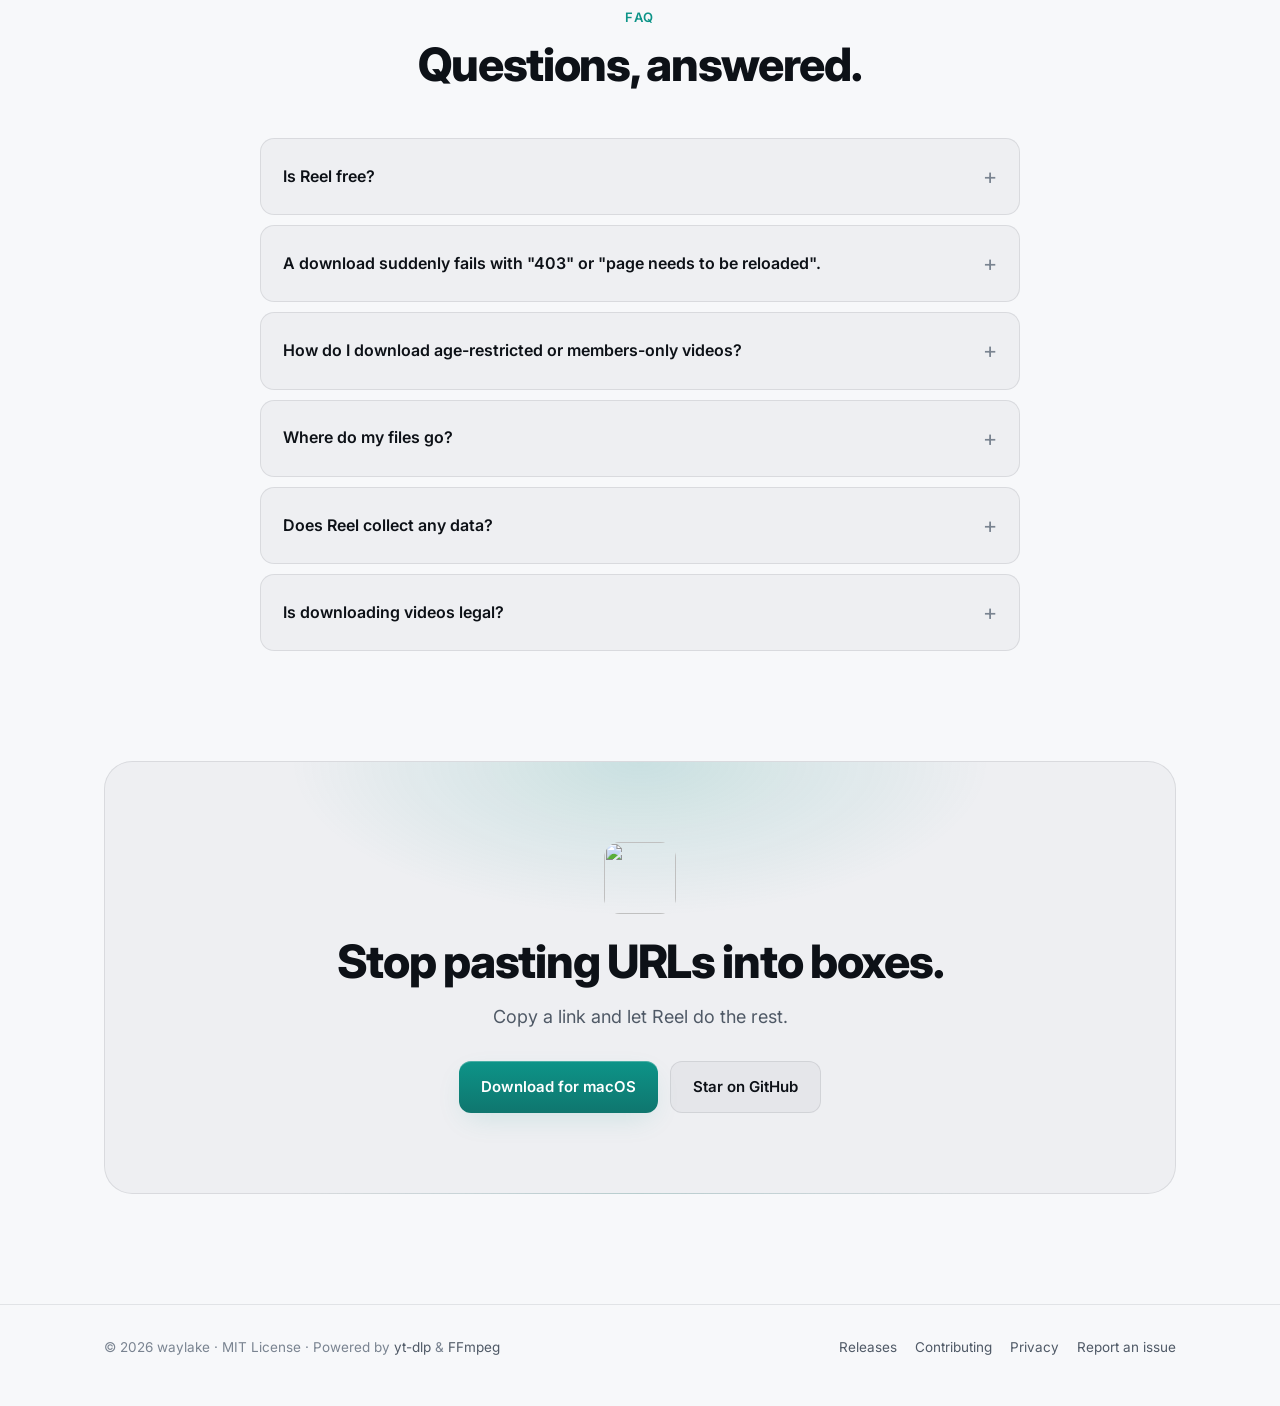
==== commit bb557474: "docs: 클릭 추가 제거에 맞춰 README·소개 페이지를 ⌘V 기준으로 수정" ====
--- a/site/index.html
+++ b/site/index.html
@@ -4,7 +4,7 @@
   <meta charset="utf-8">
   <meta name="viewport" content="width=device-width, initial-scale=1">
   <title>Reel · Copy a link, it downloads</title>
-  <meta name="description" content="Reel is a tiny, native macOS menu bar video downloader for YouTube and 1,800+ sites. Copy a link, click once, done. Free and open source, powered by yt-dlp and ffmpeg.">
+  <meta name="description" content="Reel is a tiny, native macOS menu bar video downloader for YouTube and 1,800+ sites. Copy a link, press ⌘V, done. Free and open source, powered by yt-dlp and ffmpeg.">
   <meta name="theme-color" content="#0b0d10">
   <link rel="icon" type="image/png" href="icon.png">
   <link rel="apple-touch-icon" href="icon.png">
@@ -310,7 +310,7 @@
       <span class="dot"></span><span id="ver-eyebrow">Free &amp; open source</span>
     </a>
     <h1>Copy a link.<br><span class="grad">It downloads.</span></h1>
-    <p class="lede">Reel is a tiny, native macOS menu bar downloader for YouTube and 1,800+ other sites. No text fields, no format dialogs. Copy, click, done.</p>
+    <p class="lede">Reel is a tiny, native macOS menu bar downloader for YouTube and 1,800+ other sites. No text fields, no format dialogs. Copy, press <kbd>⌘</kbd> <kbd>V</kbd>, done.</p>
     <div class="cta">
       <a class="btn btn-primary" href="https://github.com/waylake/reel/releases/latest/download/Reel.app.zip">
         <svg viewBox="0 0 24 24" fill="currentColor" aria-hidden="true"><path d="M16.37 12.6c-.02-2.3 1.88-3.4 1.96-3.46-1.07-1.56-2.73-1.78-3.32-1.8-1.41-.14-2.76.83-3.47.83-.72 0-1.82-.81-3-.79-1.54.02-2.96.9-3.76 2.27-1.6 2.78-.41 6.9 1.15 9.16.76 1.1 1.67 2.34 2.86 2.3 1.15-.05 1.58-.74 2.97-.74 1.38 0 1.77.74 2.98.72 1.23-.02 2.01-1.12 2.76-2.23.87-1.28 1.23-2.52 1.25-2.58-.03-.01-2.4-.92-2.38-3.68zM14.1 5.86c.63-.77 1.06-1.83.94-2.89-.91.04-2.01.61-2.66 1.37-.58.67-1.09 1.75-.95 2.79 1.01.08 2.04-.51 2.67-1.27z"/></svg>
@@ -332,16 +332,16 @@
 <section id="how">
   <div class="wrap center">
     <div class="kicker">How it works</div>
-    <h2>Three steps. Two of them are optional.</h2>
-    <p class="sub">Reel lives in your menu bar and watches for media links. Adding a link takes one click.</p>
+    <h2>Three steps. No setup required.</h2>
+    <p class="sub">Reel lives in your menu bar and watches for media links. Adding one takes a single keystroke.</p>
     <div class="steps">
       <div class="step reveal">
         <h3>Copy a link</h3>
         <p>Copy any video link in your browser with <kbd>⌘</kbd> <kbd>C</kbd>. Reel notices it right away.</p>
       </div>
       <div class="step reveal">
-        <h3>Click Reel</h3>
-        <p>Click anywhere in the window or menu bar popover, or press <kbd>⌘</kbd> <kbd>V</kbd>. You can also drag links onto the window.</p>
+        <h3>Press ⌘V in Reel</h3>
+        <p>Switch to Reel and press <kbd>⌘</kbd> <kbd>V</kbd>, or click <strong>Add</strong> in the menu bar popover. You can also drag links onto the window.</p>
       </div>
       <div class="step reveal">
         <h3>It's on your Mac</h3>
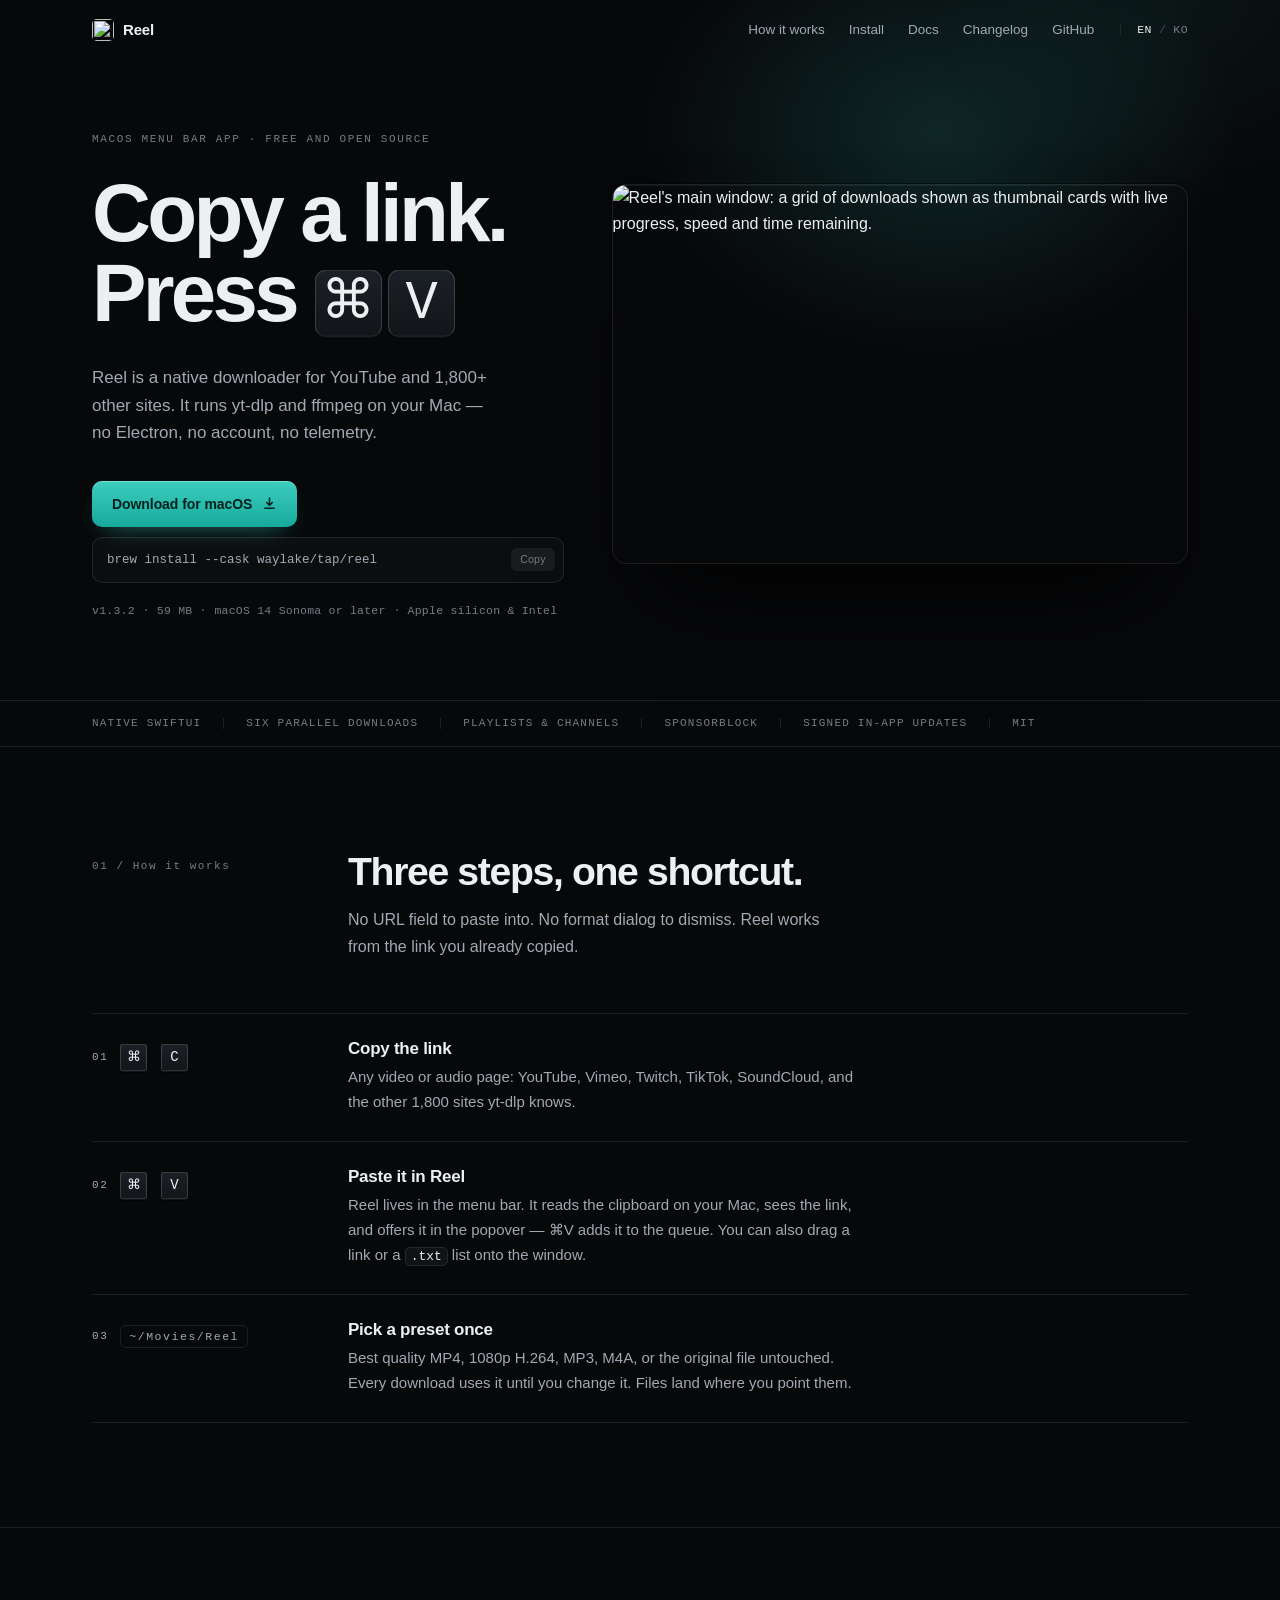
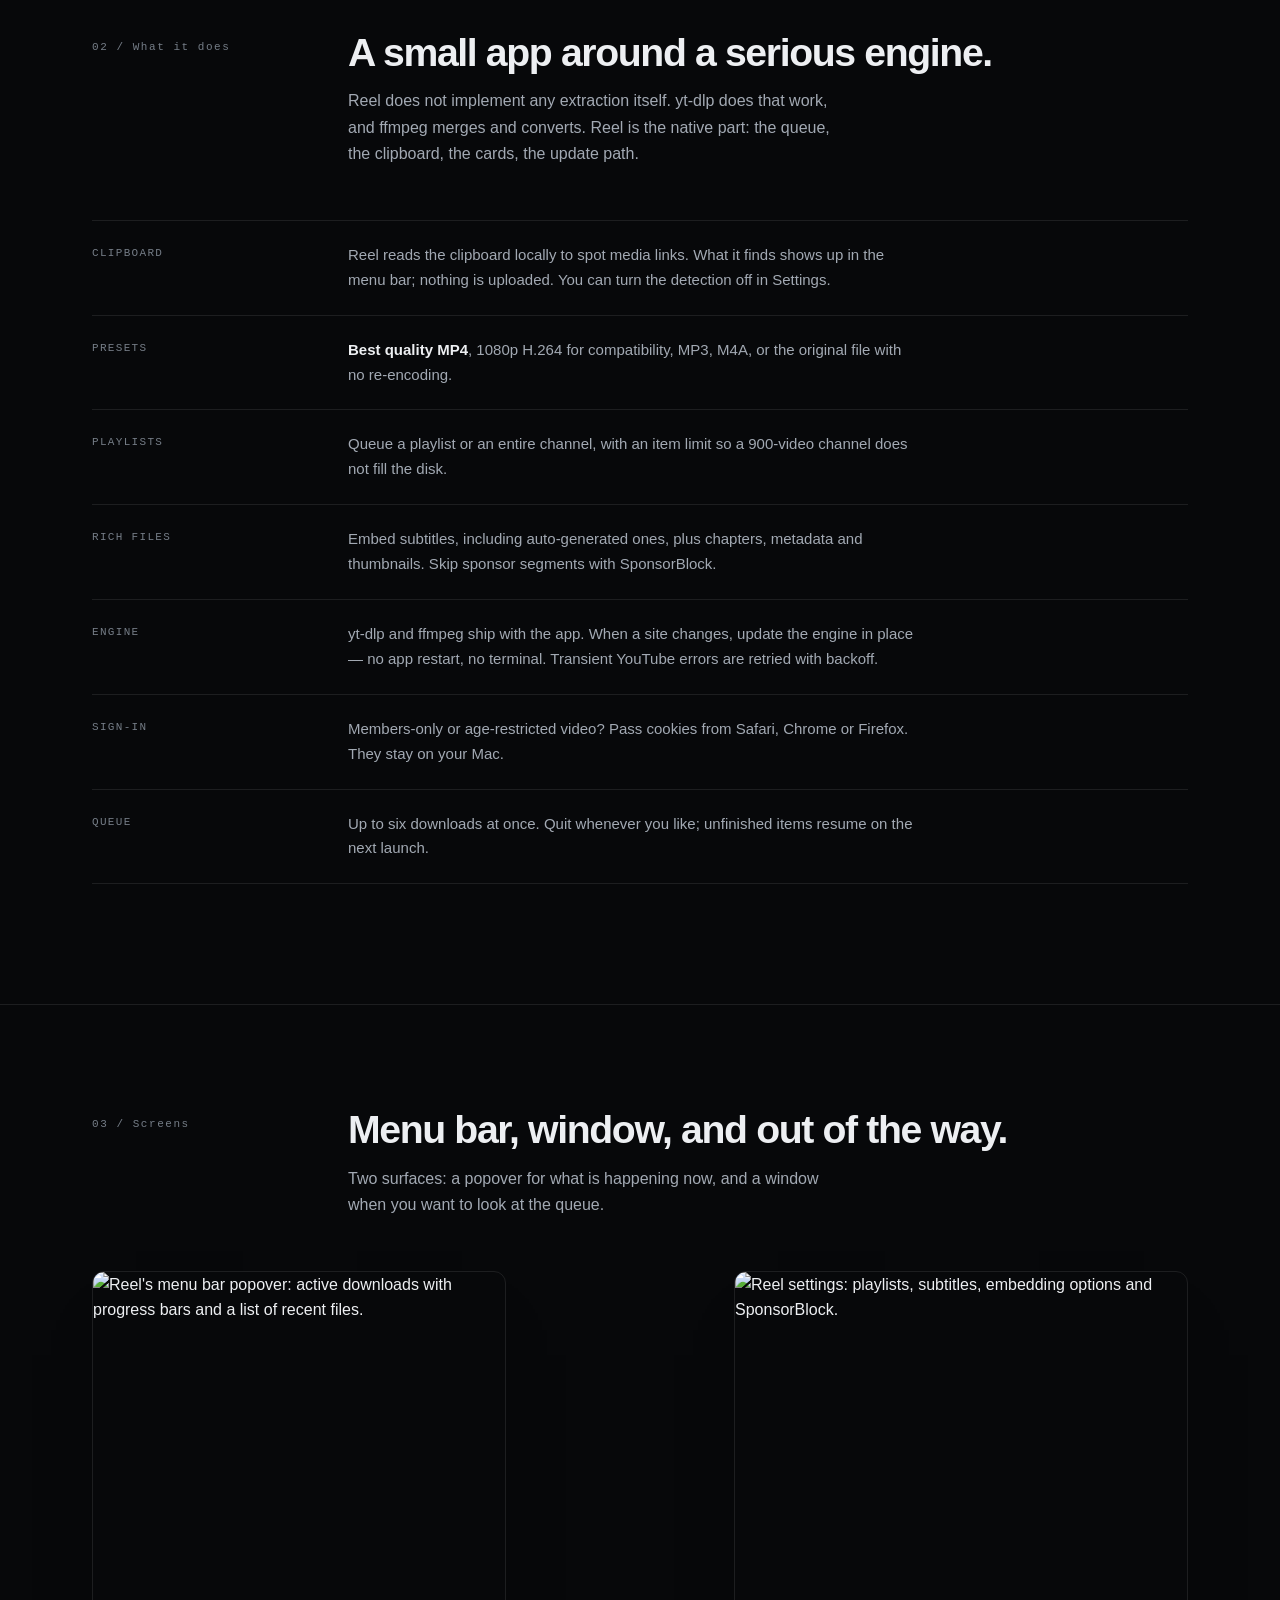
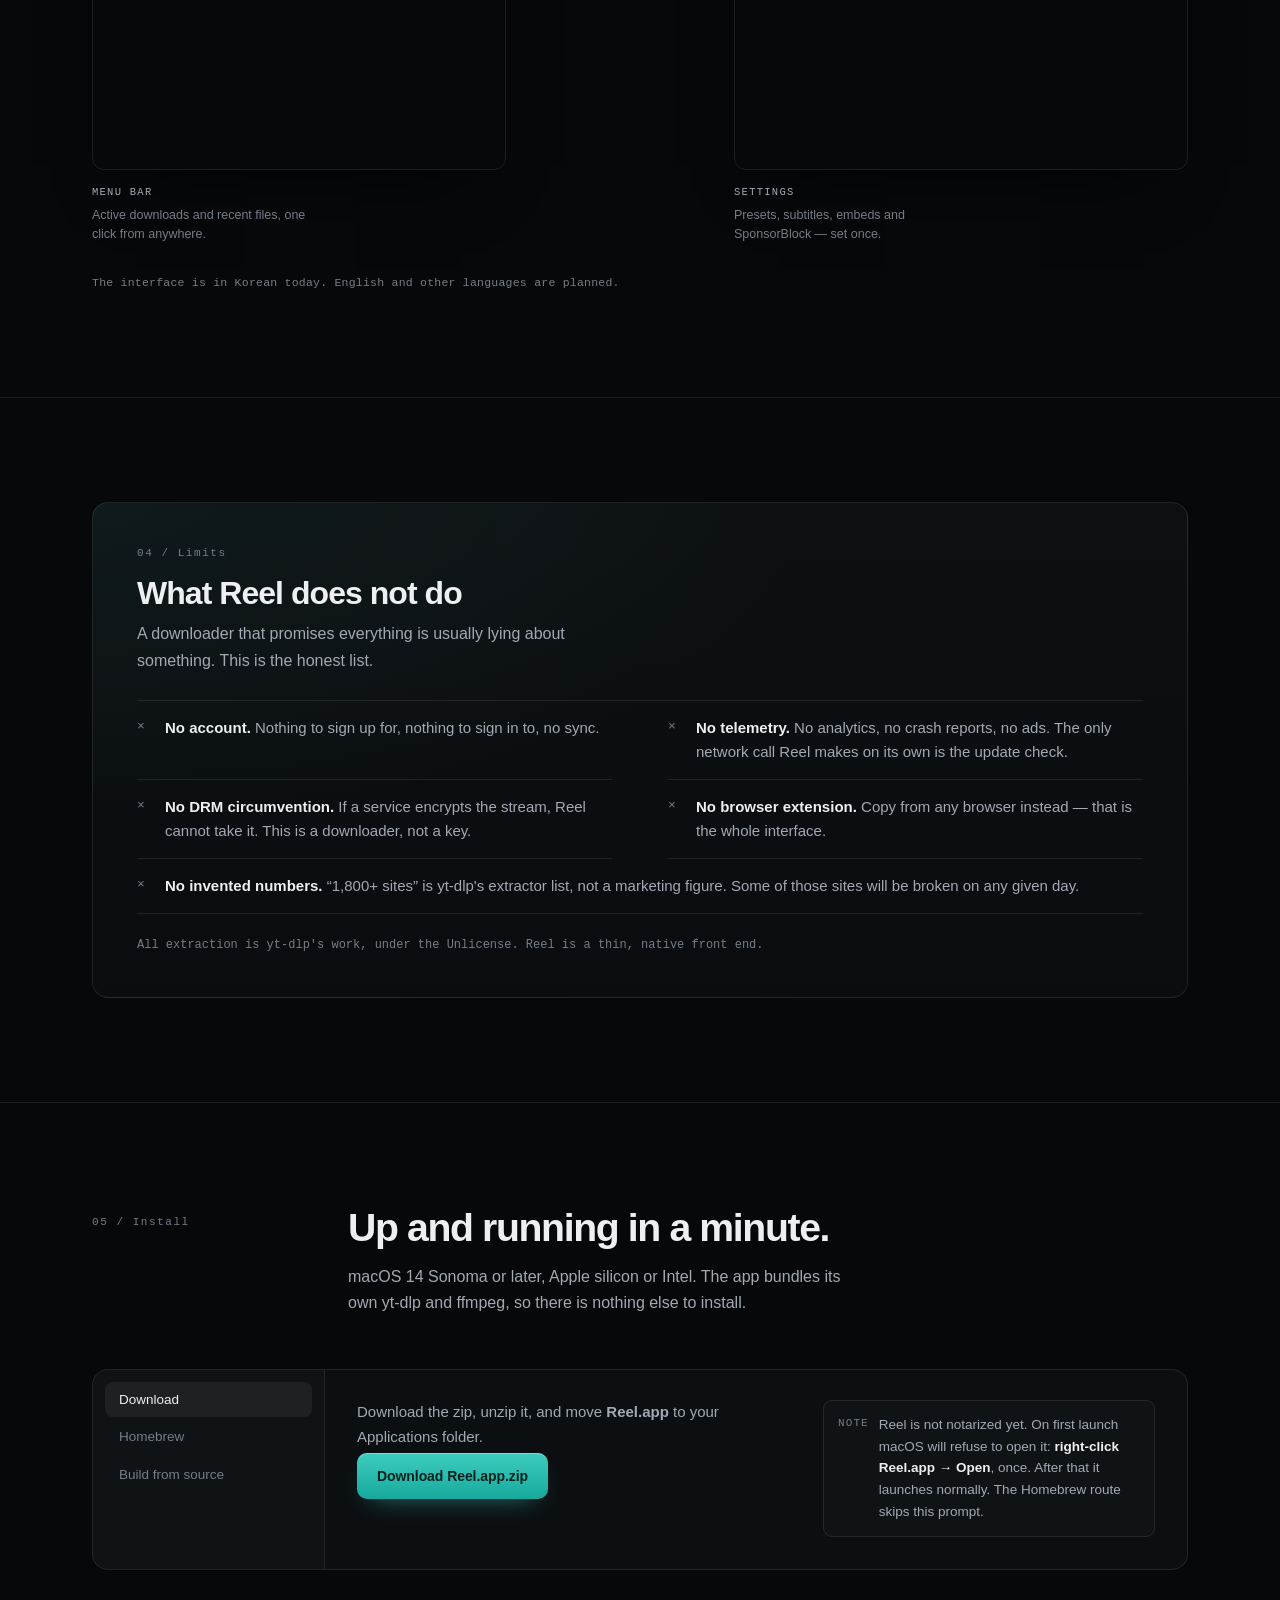
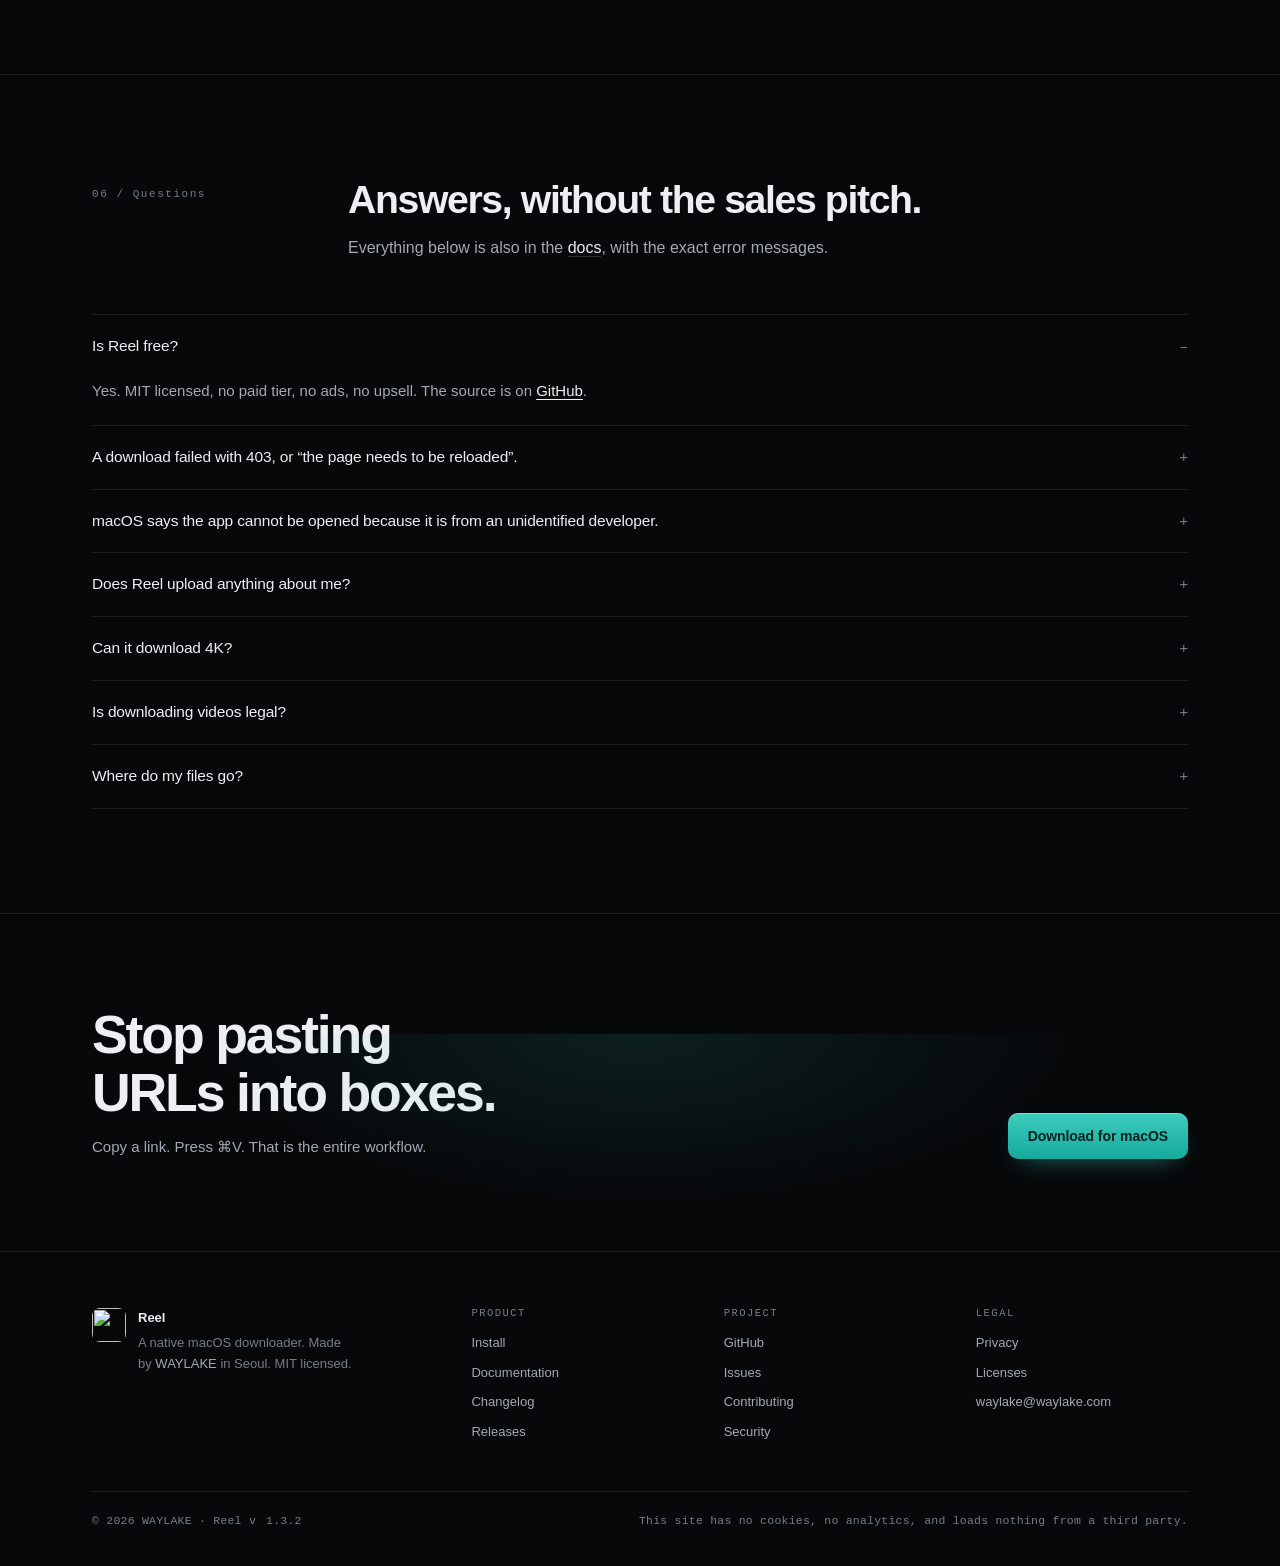
==== commit fffdde14: "feat(site): 소개 페이지 재구성 — 문서·변경 기록·라이선스·한국어" ====
--- a/site/index.html
+++ b/site/index.html
@@ -1,573 +1,424 @@
 <!doctype html>
 <html lang="en">
 <head>
-  <meta charset="utf-8">
-  <meta name="viewport" content="width=device-width, initial-scale=1">
-  <title>Reel · Copy a link, it downloads</title>
-  <meta name="description" content="Reel is a tiny, native macOS menu bar video downloader for YouTube and 1,800+ sites. Copy a link, press ⌘V, done. Free and open source, powered by yt-dlp and ffmpeg.">
-  <meta name="theme-color" content="#0b0d10">
-  <link rel="icon" type="image/png" href="icon.png">
-  <link rel="apple-touch-icon" href="icon.png">
-
-  <meta property="og:type" content="website">
-  <meta property="og:title" content="Reel · Copy a link, it downloads">
-  <meta property="og:description" content="A tiny, native macOS menu bar downloader for YouTube and 1,800+ sites. Free and open source.">
-  <meta property="og:url" content="https://waylake.github.io/reel/">
-  <meta property="og:image" content="https://waylake.github.io/reel/screenshots/main-window.png">
-  <meta name="twitter:card" content="summary_large_image">
-
-  <link rel="preconnect" href="https://fonts.googleapis.com">
-  <link rel="preconnect" href="https://fonts.gstatic.com" crossorigin>
-  <link href="https://fonts.googleapis.com/css2?family=Inter:wght@400;500;600;700;800&family=JetBrains+Mono:wght@400;500&display=swap" rel="stylesheet">
-
-  <style>
-    :root {
-      --bg: #0b0d10;
-      --bg-2: #111419;
-      --surface: rgba(255, 255, 255, 0.04);
-      --surface-2: rgba(255, 255, 255, 0.07);
-      --border: rgba(255, 255, 255, 0.09);
-      --text: #f2f4f7;
-      --muted: #9aa3ae;
-      --faint: #6b7480;
-      --accent: #2dd4bf;
-      --accent-2: #14b8a6;
-      --accent-ink: #04201c;
-      --glow: rgba(45, 212, 191, 0.22);
-      --shadow: 0 30px 80px -20px rgba(0, 0, 0, 0.7), 0 0 0 1px rgba(255, 255, 255, 0.06);
-      --radius: 18px;
-      --maxw: 1120px;
+<meta charset="utf-8">
+<meta name="viewport" content="width=device-width, initial-scale=1">
+<title>Reel — copy a link, press ⌘V. A native macOS downloader.</title>
+<meta name="description" content="Reel is a native macOS menu bar downloader for YouTube and 1,800+ other sites. Copy a link, press ⌘V. Built on yt-dlp and ffmpeg. Free, open source, no accounts, no telemetry.">
+<meta name="theme-color" content="#07080a">
+<link rel="canonical" href="https://reel.waylake.com/">
+<link rel="alternate" hreflang="en" href="https://reel.waylake.com/">
+<link rel="alternate" hreflang="ko" href="https://reel.waylake.com/ko/">
+<link rel="icon" type="image/png" href="icon.png">
+<link rel="apple-touch-icon" href="icon.png">
+<link rel="stylesheet" href="assets/site.css">
+
+<meta property="og:type" content="website">
+<meta property="og:site_name" content="Reel">
+<meta property="og:title" content="Reel — copy a link, press ⌘V.">
+<meta property="og:description" content="A native macOS downloader for YouTube and 1,800+ other sites. yt-dlp and ffmpeg run on your Mac. Free and open source.">
+<meta property="og:url" content="https://reel.waylake.com/">
+<meta property="og:image" content="https://reel.waylake.com/og.png">
+<meta property="og:image:width" content="1200">
+<meta property="og:image:height" content="630">
+<meta name="twitter:card" content="summary_large_image">
+<meta name="twitter:title" content="Reel — copy a link, press ⌘V.">
+<meta name="twitter:description" content="A native macOS downloader for YouTube and 1,800+ other sites. Free and open source.">
+<meta name="twitter:image" content="https://reel.waylake.com/og.png">
+
+<script type="application/ld+json">
+{
+  "@context": "https://schema.org",
+  "@graph": [
+    {
+      "@type": "SoftwareApplication",
+      "@id": "https://reel.waylake.com/#app",
+      "name": "Reel",
+      "applicationCategory": "UtilitiesApplication",
+      "applicationSubCategory": "Video downloader",
+      "operatingSystem": "macOS 14.0 or later",
+      "softwareVersion": "1.3.2",
+      "fileSize": "59 MB",
+      "downloadUrl": "https://github.com/waylake/reel/releases/latest/download/Reel.app.zip",
+      "installUrl": "https://github.com/waylake/reel/releases/latest",
+      "softwareHelp": "https://reel.waylake.com/docs",
+      "license": "https://opensource.org/license/mit",
+      "isAccessibleForFree": true,
+      "offers": { "@type": "Offer", "price": "0", "priceCurrency": "USD" },
+      "author": { "@id": "https://reel.waylake.com/#org" },
+      "sameAs": ["https://github.com/waylake/reel"]
+    },
+    {
+      "@type": "Organization",
+      "@id": "https://reel.waylake.com/#org",
+      "name": "WAYLAKE",
+      "url": "https://waylake.com",
+      "email": "waylake@waylake.com"
     }
-    @media (prefers-color-scheme: light) {
-      :root {
-        --bg: #f7f8fa;
-        --bg-2: #ffffff;
-        --surface: rgba(10, 20, 30, 0.035);
-        --surface-2: rgba(10, 20, 30, 0.06);
-        --border: rgba(10, 20, 30, 0.09);
-        --text: #0d1117;
-        --muted: #4f5966;
-        --faint: #7a8491;
-        --accent: #0d9488;
-        --accent-2: #0f766e;
-        --accent-ink: #ffffff;
-        --glow: rgba(13, 148, 136, 0.16);
-        --shadow: 0 30px 70px -25px rgba(15, 30, 45, 0.35), 0 0 0 1px rgba(10, 20, 30, 0.06);
-      }
-    }
-
-    * { box-sizing: border-box; }
-    html { scroll-behavior: smooth; }
-    body {
-      margin: 0;
-      background: var(--bg);
-      color: var(--text);
-      font: 16px/1.6 Inter, -apple-system, BlinkMacSystemFont, "Segoe UI", sans-serif;
-      -webkit-font-smoothing: antialiased;
-      overflow-x: hidden;
-    }
-    a { color: inherit; }
-    img { max-width: 100%; height: auto; display: block; }
-    .wrap { max-width: var(--maxw); margin: 0 auto; padding: 0 24px; }
-    kbd {
-      font: 500 0.82em "JetBrains Mono", ui-monospace, monospace;
-      padding: 2px 7px; border-radius: 6px;
-      background: var(--surface-2); border: 1px solid var(--border);
-      border-bottom-width: 2px;
-    }
-
-    /* ---------- Nav ---------- */
-    nav {
-      position: sticky; top: 0; z-index: 10;
-      backdrop-filter: saturate(160%) blur(16px);
-      -webkit-backdrop-filter: saturate(160%) blur(16px);
-      background: color-mix(in srgb, var(--bg) 72%, transparent);
-      border-bottom: 1px solid var(--border);
-    }
-    nav .wrap { display: flex; align-items: center; gap: 28px; height: 60px; }
-    .brand { display: flex; align-items: center; gap: 10px; font-weight: 700; text-decoration: none; font-size: 17px; }
-    .brand img { width: 28px; height: 28px; border-radius: 7px; }
-    .nav-links { display: flex; gap: 22px; margin-left: auto; font-size: 14px; }
-    .nav-links a { text-decoration: none; color: var(--muted); transition: color .15s; }
-    .nav-links a:hover { color: var(--text); }
-    @media (max-width: 720px) { .nav-links a.hide-sm { display: none; } }
-
-    /* ---------- Buttons ---------- */
-    .btn {
-      display: inline-flex; align-items: center; gap: 10px;
-      padding: 13px 22px; border-radius: 12px;
-      font-weight: 600; font-size: 15px; text-decoration: none;
-      transition: transform .15s ease, box-shadow .2s ease, background .2s;
-      white-space: nowrap;
-    }
-    .btn:hover { transform: translateY(-1px); }
-    .btn-primary {
-      background: linear-gradient(180deg, var(--accent), var(--accent-2));
-      color: var(--accent-ink);
-      box-shadow: 0 10px 30px -8px var(--glow), inset 0 1px 0 rgba(255,255,255,.25);
-    }
-    .btn-primary:hover { box-shadow: 0 14px 40px -8px var(--glow), inset 0 1px 0 rgba(255,255,255,.25); }
-    .btn-ghost { background: var(--surface); border: 1px solid var(--border); }
-    .btn-ghost:hover { background: var(--surface-2); }
-    .btn svg { width: 18px; height: 18px; flex: none; }
-
-    /* ---------- Hero ---------- */
-    .hero { position: relative; padding: 96px 0 40px; text-align: center; }
-    .hero::before {
-      content: ""; position: absolute; inset: -200px 0 auto; height: 760px; z-index: -1;
-      background:
-        radial-gradient(600px 320px at 50% 30%, var(--glow), transparent 70%),
-        radial-gradient(500px 260px at 20% 10%, rgba(99, 102, 241, 0.10), transparent 70%),
-        radial-gradient(500px 260px at 80% 15%, rgba(236, 72, 153, 0.08), transparent 70%);
-    }
-    .app-icon {
-      width: 108px; height: 108px; margin: 0 auto 28px; border-radius: 24px;
-      box-shadow: 0 20px 50px -12px var(--glow), 0 0 0 1px var(--border);
-    }
-    .eyebrow {
-      display: inline-flex; align-items: center; gap: 8px;
-      font-size: 13px; color: var(--muted);
-      padding: 6px 12px; border-radius: 999px;
-      background: var(--surface); border: 1px solid var(--border);
-      margin-bottom: 22px; text-decoration: none;
-    }
-    .eyebrow .dot { width: 7px; height: 7px; border-radius: 50%; background: var(--accent); box-shadow: 0 0 10px var(--accent); }
-    h1 {
-      font-size: clamp(40px, 7vw, 76px); line-height: 1.02; letter-spacing: -0.035em;
-      font-weight: 800; margin: 0 0 20px;
-    }
-    h1 .grad {
-      background: linear-gradient(120deg, var(--accent) 10%, #818cf8 60%, #f472b6 100%);
-      -webkit-background-clip: text; background-clip: text; color: transparent;
-    }
-    .lede { font-size: clamp(17px, 2.1vw, 20px); color: var(--muted); max-width: 640px; margin: 0 auto 34px; }
-    .cta { display: flex; gap: 12px; justify-content: center; flex-wrap: wrap; }
-    .meta { margin-top: 18px; font-size: 13px; color: var(--faint); }
-    .meta span + span::before { content: "·"; margin: 0 8px; }
-
-    .shot-hero { margin: 64px auto 0; max-width: 1000px; position: relative; }
-    .shot-hero img { width: 100%; }   /* PNG에 창 그림자가 이미 포함됨 */
-    .shot-hero::after {
-      content: ""; position: absolute; inset: 10% 8% -6%; z-index: -1;
-      background: radial-gradient(closest-side, var(--glow), transparent); filter: blur(40px);
-    }
-
-    /* ---------- Sections ---------- */
-    section { padding: 110px 0; }
-    .kicker { color: var(--accent); font-weight: 600; font-size: 13px; letter-spacing: .12em; text-transform: uppercase; margin-bottom: 12px; }
-    h2 { font-size: clamp(30px, 4.2vw, 46px); line-height: 1.1; letter-spacing: -0.028em; margin: 0 0 16px; font-weight: 800; }
-    .sub { color: var(--muted); font-size: 18px; max-width: 620px; margin: 0; }
-    .center { text-align: center; }
-    .center .sub { margin: 0 auto; }
-
-    /* Steps */
-    .steps { display: grid; grid-template-columns: repeat(3, 1fr); gap: 18px; margin-top: 56px; counter-reset: step; }
-    .step {
-      position: relative; text-align: left; padding: 28px; border-radius: var(--radius);
-      background: var(--surface); border: 1px solid var(--border);
-    }
-    .step::before {
-      counter-increment: step; content: counter(step);
-      display: grid; place-items: center; width: 34px; height: 34px; border-radius: 10px;
-      font-weight: 700; font-size: 15px; margin-bottom: 18px;
-      background: color-mix(in srgb, var(--accent) 16%, transparent); color: var(--accent);
-    }
-    .step h3 { margin: 0 0 6px; font-size: 19px; letter-spacing: -0.01em; }
-    .step p { margin: 0; color: var(--muted); font-size: 15px; }
-    @media (max-width: 820px) { .steps { grid-template-columns: 1fr; } }
-
-    /* Features */
-    .features { display: grid; grid-template-columns: repeat(3, 1fr); gap: 18px; margin-top: 56px; }
-    .feature {
-      min-width: 0; padding: 26px; border-radius: var(--radius);
-      background: var(--surface); border: 1px solid var(--border);
-      transition: background .2s, border-color .2s, transform .2s;
-    }
-    .feature:hover { background: var(--surface-2); transform: translateY(-2px); }
-    .feature .ic {
-      width: 40px; height: 40px; border-radius: 11px; display: grid; place-items: center; margin-bottom: 16px;
-      background: color-mix(in srgb, var(--accent) 14%, transparent); color: var(--accent);
-    }
-    .feature .ic svg { width: 21px; height: 21px; }
-    .feature h3 { margin: 0 0 6px; font-size: 17px; letter-spacing: -0.01em; }
-    .feature p { margin: 0; color: var(--muted); font-size: 14.5px; }
-    @media (max-width: 920px) { .features { grid-template-columns: repeat(2, 1fr); } }
-    @media (max-width: 600px) { .features { grid-template-columns: 1fr; } }
-
-    /* Showcase */
-    .showcase { display: grid; grid-template-columns: 1fr 1.1fr; gap: 64px; align-items: center; margin-top: 72px; }
-    .showcase.flip { grid-template-columns: 1.1fr 1fr; }
-    .showcase.flip .copy { order: 2; }
-    .showcase .copy h3 { font-size: 30px; letter-spacing: -0.025em; line-height: 1.15; margin: 0 0 14px; }
-    .showcase .copy p { color: var(--muted); margin: 0 0 18px; font-size: 17px; }
-    .showcase ul { list-style: none; padding: 0; margin: 0; display: grid; gap: 10px; }
-    .showcase li { display: flex; gap: 10px; color: var(--muted); font-size: 15px; }
-    .showcase li::before { content: ""; flex: none; width: 18px; height: 18px; margin-top: 3px; border-radius: 50%;
-      background: color-mix(in srgb, var(--accent) 18%, transparent) url("data:image/svg+xml,%3Csvg xmlns='http://www.w3.org/2000/svg' viewBox='0 0 24 24' fill='none' stroke='%232dd4bf' stroke-width='3' stroke-linecap='round' stroke-linejoin='round'%3E%3Cpath d='M20 6 9 17l-5-5'/%3E%3C/svg%3E") center/11px no-repeat; }
-    .showcase > * { min-width: 0; }
-    .showcase .media { display: flex; justify-content: center; position: relative; }
-    .showcase .media img.framed { border-radius: 14px; box-shadow: var(--shadow); }
-    .showcase .media::after {
-      content: ""; position: absolute; inset: 15%; z-index: -1;
-      background: radial-gradient(closest-side, var(--glow), transparent); filter: blur(50px);
-    }
-    .media.menubar img { max-width: 380px; width: 100%; }
-    .settings-pair { display: grid; grid-template-columns: 1fr 1fr; gap: 16px; align-items: start; width: 100%; max-width: 560px; }
-    .settings-pair img { width: 100%; }
-    .settings-pair img:nth-child(2) { margin-top: 48px; }
-    @media (max-width: 860px) {
-      .showcase, .showcase.flip { grid-template-columns: 1fr; gap: 36px; }
-      .showcase.flip .copy { order: 0; }
-    }
-
-    /* Install */
-    .install {
-      margin-top: 56px; display: grid; grid-template-columns: 1fr 1fr; gap: 18px;
-    }
-    .card {
-      min-width: 0; padding: 30px; border-radius: var(--radius);
-      background: var(--surface); border: 1px solid var(--border);
-    }
-    .card h3 { margin: 0 0 6px; font-size: 19px; }
-    .card p { margin: 0 0 18px; color: var(--muted); font-size: 15px; }
-    .card ol { margin: 0 0 22px; padding-left: 20px; color: var(--muted); font-size: 15px; display: grid; gap: 6px; }
-    .code {
-      position: relative; display: flex; align-items: center; gap: 12px;
-      font: 13.5px/1.6 "JetBrains Mono", ui-monospace, monospace;
-      background: var(--bg-2); border: 1px solid var(--border); border-radius: 12px;
-      padding: 12px 14px; overflow-x: auto;
-    }
-    .code pre { margin: 0; flex: 1; white-space: pre; }
-    .code .p { color: var(--faint); user-select: none; }
-    .copy-btn {
-      flex: none; border: 1px solid var(--border); background: var(--surface-2); color: var(--muted);
-      font: 500 12px Inter, sans-serif; padding: 6px 10px; border-radius: 8px; cursor: pointer;
-      align-self: flex-start;
-    }
-    .copy-btn:hover { color: var(--text); }
-    .note { font-size: 13px; color: var(--faint); margin-top: 12px; }
-    @media (max-width: 820px) { .install { grid-template-columns: 1fr; } }
-
-    /* FAQ */
-    .faq { max-width: 760px; margin: 48px auto 0; display: grid; gap: 10px; }
-    details {
-      border-radius: 14px; background: var(--surface); border: 1px solid var(--border);
-      padding: 4px 22px;
-    }
-    summary {
-      cursor: pointer; list-style: none; padding: 16px 0; font-weight: 600; font-size: 16px;
-      display: flex; justify-content: space-between; align-items: center; gap: 16px;
-    }
-    summary::-webkit-details-marker { display: none; }
-    summary::after { content: "+"; font-weight: 400; font-size: 22px; color: var(--faint); transition: transform .2s; }
-    details[open] summary::after { transform: rotate(45deg); }
-    details p { margin: 0 0 18px; color: var(--muted); font-size: 15px; }
-
-    /* Final CTA */
-    .final {
-      text-align: center; padding: 80px 32px; border-radius: 28px; margin: 0 0 110px;
-      background:
-        radial-gradient(500px 220px at 50% 0%, var(--glow), transparent 70%),
-        var(--surface);
-      border: 1px solid var(--border);
-    }
-    .final img { width: 72px; height: 72px; border-radius: 16px; margin: 0 auto 22px; }
-
-    footer { border-top: 1px solid var(--border); padding: 32px 0 48px; color: var(--faint); font-size: 13.5px; }
-    footer .wrap { display: flex; gap: 20px; flex-wrap: wrap; justify-content: space-between; align-items: center; }
-    footer nav-links, footer .links { display: flex; gap: 18px; flex-wrap: wrap; }
-    footer a { text-decoration: none; color: var(--muted); }
-    footer a:hover { color: var(--text); }
-
-    /* Reveal on scroll */
-    .reveal { opacity: 0; transform: translateY(18px); transition: opacity .7s ease, transform .7s ease; }
-    .reveal.in { opacity: 1; transform: none; }
-    @media (prefers-reduced-motion: reduce) {
-      html { scroll-behavior: auto; }
-      .reveal { opacity: 1; transform: none; transition: none; }
-      .btn, .feature { transition: none; }
-    }
-  </style>
+  ]
+}
+</script>
 </head>
 <body>
-
-<nav>
+<a class="skip" href="#main">Skip to content</a>
+
+<header class="nav">
   <div class="wrap">
-    <a class="brand" href="#top"><img src="icon.png" alt="">Reel</a>
-    <div class="nav-links">
-      <a href="#how" class="hide-sm">How it works</a>
-      <a href="#features" class="hide-sm">Features</a>
+    <a class="brand" href="./"><img src="icon.png" width="22" height="22" alt="">Reel</a>
+    <nav class="nav-links" aria-label="Primary">
+      <a class="opt" href="#how">How it works</a>
       <a href="#install">Install</a>
+      <a href="docs.html">Docs</a>
+      <a class="changelog" href="changelog.html">Changelog</a>
       <a href="https://github.com/waylake/reel">GitHub</a>
-    </div>
-  </div>
-</nav>
-
-<header class="hero" id="top">
-  <div class="wrap">
-    <img class="app-icon" src="icon.png" alt="Reel app icon">
-    <a class="eyebrow" href="https://github.com/waylake/reel/releases/latest">
-      <span class="dot"></span><span id="ver-eyebrow">Free &amp; open source</span>
-    </a>
-    <h1>Copy a link.<br><span class="grad">It downloads.</span></h1>
-    <p class="lede">Reel is a tiny, native macOS menu bar downloader for YouTube and 1,800+ other sites. No text fields, no format dialogs. Copy, press <kbd>⌘</kbd> <kbd>V</kbd>, done.</p>
-    <div class="cta">
-      <a class="btn btn-primary" href="https://github.com/waylake/reel/releases/latest/download/Reel.app.zip">
-        <svg viewBox="0 0 24 24" fill="currentColor" aria-hidden="true"><path d="M16.37 12.6c-.02-2.3 1.88-3.4 1.96-3.46-1.07-1.56-2.73-1.78-3.32-1.8-1.41-.14-2.76.83-3.47.83-.72 0-1.82-.81-3-.79-1.54.02-2.96.9-3.76 2.27-1.6 2.78-.41 6.9 1.15 9.16.76 1.1 1.67 2.34 2.86 2.3 1.15-.05 1.58-.74 2.97-.74 1.38 0 1.77.74 2.98.72 1.23-.02 2.01-1.12 2.76-2.23.87-1.28 1.23-2.52 1.25-2.58-.03-.01-2.4-.92-2.38-3.68zM14.1 5.86c.63-.77 1.06-1.83.94-2.89-.91.04-2.01.61-2.66 1.37-.58.67-1.09 1.75-.95 2.79 1.01.08 2.04-.51 2.67-1.27z"/></svg>
-        <span>Download for macOS</span>
-      </a>
-      <a class="btn btn-ghost" href="https://github.com/waylake/reel">
-        <svg viewBox="0 0 24 24" fill="currentColor" aria-hidden="true"><path d="M12 .5a11.5 11.5 0 0 0-3.64 22.41c.58.1.79-.25.79-.56v-2c-3.2.7-3.88-1.37-3.88-1.37-.52-1.33-1.28-1.69-1.28-1.69-1.05-.71.08-.7.08-.7 1.16.08 1.77 1.19 1.77 1.19 1.03 1.77 2.7 1.26 3.36.96.1-.75.4-1.26.73-1.55-2.56-.29-5.25-1.28-5.25-5.68 0-1.26.45-2.28 1.19-3.09-.12-.29-.52-1.46.11-3.05 0 0 .97-.31 3.17 1.18a10.9 10.9 0 0 1 5.77 0c2.2-1.49 3.17-1.18 3.17-1.18.63 1.59.23 2.76.11 3.05.74.81 1.19 1.83 1.19 3.09 0 4.41-2.69 5.38-5.26 5.67.41.36.78 1.06.78 2.14v3.17c0 .31.21.67.8.56A11.5 11.5 0 0 0 12 .5z"/></svg>
-        <span>View on GitHub</span>
-      </a>
-    </div>
-    <div class="meta"><span id="ver-meta">Latest release</span><span>macOS 14+</span><span>Apple Silicon &amp; Intel</span><span>MIT</span></div>
-
-    <div class="shot-hero reveal">
-      <img src="screenshots/main-window.png" width="1600" height="1052" alt="Reel main window showing downloads as thumbnail cards with live progress">
-    </div>
+      <span class="lang"><a href="./" aria-current="true">EN</a><span class="slash" aria-hidden="true">/</span><a href="ko/">KO</a></span>
+    </nav>
   </div>
 </header>
 
-<section id="how">
-  <div class="wrap center">
-    <div class="kicker">How it works</div>
-    <h2>Three steps. No setup required.</h2>
-    <p class="sub">Reel lives in your menu bar and watches for media links. Adding one takes a single keystroke.</p>
-    <div class="steps">
-      <div class="step reveal">
-        <h3>Copy a link</h3>
-        <p>Copy any video link in your browser with <kbd>⌘</kbd> <kbd>C</kbd>. Reel notices it right away.</p>
-      </div>
-      <div class="step reveal">
-        <h3>Press ⌘V in Reel</h3>
-        <p>Switch to Reel and press <kbd>⌘</kbd> <kbd>V</kbd>, or click <strong>Add</strong> in the menu bar popover. You can also drag links onto the window.</p>
-      </div>
-      <div class="step reveal">
-        <h3>It's on your Mac</h3>
-        <p>Reel downloads the file in your default format and notifies you when it's done.</p>
-      </div>
+<main id="main">
+  <section class="hero">
+    <div class="hero-glow" aria-hidden="true"></div>
+    <div class="wrap">
+      <div class="hero-copy">
+        <p class="kicker">macOS menu bar app · Free and open source</p>
+        <h1>Copy a link.<br>Press <span class="key">⌘</span><span class="key">V</span></h1>
+        <p class="lede">Reel is a native downloader for YouTube and 1,800+ other sites. It runs yt-dlp and ffmpeg on your Mac — no Electron, no account, no telemetry.</p>
+        <div class="actions">
+          <a class="btn btn-primary" href="https://github.com/waylake/reel/releases/latest/download/Reel.app.zip">Download for macOS
+            <svg viewBox="0 0 16 16" fill="none" aria-hidden="true"><path d="M8 2v8m0 0 3-3m-3 3L5 7M3 13h10" stroke="currentColor" stroke-width="1.6" stroke-linecap="round" stroke-linejoin="round"/></svg>
+          </a>
+          <button class="copyfield" type="button" data-copy="brew install --cask waylake/tap/reel">
+            <code>brew install --cask waylake/tap/reel</code>
+            <span class="copy-hint">Copy</span>
+          </button>
+        </div>
+        <p class="stamp">
+          <span>v<span data-version>1.3.2</span></span>
+          <span><span data-size>59 MB</span></span>
+          <span>macOS 14 Sonoma or later</span>
+          <span>Apple silicon &amp; Intel</span>
+        </p>
+      </div>
+      <figure class="hero-shot">
+        <img src="screenshots/main-window.png" width="1600" height="1052" fetchpriority="high"
+             alt="Reel's main window: a grid of downloads shown as thumbnail cards with live progress, speed and time remaining.">
+      </figure>
+    </div>
+  </section>
+
+  <div class="facts">
+    <div class="wrap">
+      <ul>
+        <li>Native SwiftUI</li>
+        <li>Six parallel downloads</li>
+        <li>Playlists &amp; channels</li>
+        <li>SponsorBlock</li>
+        <li>Signed in-app updates</li>
+        <li>MIT</li>
+      </ul>
     </div>
   </div>
-</section>
-
-<section id="features" style="padding-top: 0">
+
+  <section class="sec" id="how">
+    <div class="wrap">
+      <div class="sec-head">
+        <div class="sec-num">01 / How it works</div>
+        <div class="sec-title">
+          <h2>Three steps, one shortcut.</h2>
+          <p>No URL field to paste into. No format dialog to dismiss. Reel works from the link you already copied.</p>
+        </div>
+      </div>
+
+      <div class="steps">
+        <div class="step">
+          <div class="step-mark"><span class="n">01</span><span class="key">⌘</span><span class="key">C</span></div>
+          <div class="step-body">
+            <h3>Copy the link</h3>
+            <p>Any video or audio page: YouTube, Vimeo, Twitch, TikTok, SoundCloud, and the other 1,800 sites yt-dlp knows.</p>
+          </div>
+        </div>
+        <div class="step">
+          <div class="step-mark"><span class="n">02</span><span class="key">⌘</span><span class="key">V</span></div>
+          <div class="step-body">
+            <h3>Paste it in Reel</h3>
+            <p>Reel lives in the menu bar. It reads the clipboard on your Mac, sees the link, and offers it in the popover — ⌘V adds it to the queue. You can also drag a link or a <code>.txt</code> list onto the window.</p>
+          </div>
+        </div>
+        <div class="step">
+          <div class="step-mark"><span class="n">03</span><span class="chip">~/Movies/Reel</span></div>
+          <div class="step-body">
+            <h3>Pick a preset once</h3>
+            <p>Best quality MP4, 1080p H.264, MP3, M4A, or the original file untouched. Every download uses it until you change it. Files land where you point them.</p>
+          </div>
+        </div>
+      </div>
+    </div>
+  </section>
+
+  <section class="sec" id="features">
+    <div class="wrap">
+      <div class="sec-head">
+        <div class="sec-num">02 / What it does</div>
+        <div class="sec-title">
+          <h2>A small app around a serious engine.</h2>
+          <p>Reel does not implement any extraction itself. yt-dlp does that work, and ffmpeg merges and converts. Reel is the native part: the queue, the clipboard, the cards, the update path.</p>
+        </div>
+      </div>
+
+      <dl class="rows">
+        <div class="row">
+          <dt>Clipboard</dt>
+          <dd>Reel reads the clipboard locally to spot media links. What it finds shows up in the menu bar; nothing is uploaded. You can turn the detection off in Settings.</dd>
+        </div>
+        <div class="row">
+          <dt>Presets</dt>
+          <dd><strong>Best quality MP4</strong>, 1080p H.264 for compatibility, MP3, M4A, or the original file with no re-encoding.</dd>
+        </div>
+        <div class="row">
+          <dt>Playlists</dt>
+          <dd>Queue a playlist or an entire channel, with an item limit so a 900-video channel does not fill the disk.</dd>
+        </div>
+        <div class="row">
+          <dt>Rich files</dt>
+          <dd>Embed subtitles, including auto-generated ones, plus chapters, metadata and thumbnails. Skip sponsor segments with SponsorBlock.</dd>
+        </div>
+        <div class="row">
+          <dt>Engine</dt>
+          <dd>yt-dlp and ffmpeg ship with the app. When a site changes, update the engine in place — no app restart, no terminal. Transient YouTube errors are retried with backoff.</dd>
+        </div>
+        <div class="row">
+          <dt>Sign-in</dt>
+          <dd>Members-only or age-restricted video? Pass cookies from Safari, Chrome or Firefox. They stay on your Mac.</dd>
+        </div>
+        <div class="row">
+          <dt>Queue</dt>
+          <dd>Up to six downloads at once. Quit whenever you like; unfinished items resume on the next launch.</dd>
+        </div>
+      </dl>
+    </div>
+  </section>
+
+  <section class="sec" id="screens">
+    <div class="wrap">
+      <div class="sec-head">
+        <div class="sec-num">03 / Screens</div>
+        <div class="sec-title">
+          <h2>Menu bar, window, and out of the way.</h2>
+          <p>Two surfaces: a popover for what is happening now, and a window when you want to look at the queue.</p>
+        </div>
+      </div>
+
+      <div class="shots">
+        <figure class="shot">
+          <img src="screenshots/menu-bar.png" width="530" height="640" loading="lazy"
+               alt="Reel's menu bar popover: active downloads with progress bars and a list of recent files.">
+          <figcaption><b>Menu bar</b>Active downloads and recent files, one click from anywhere.</figcaption>
+        </figure>
+        <figure class="shot">
+          <img src="screenshots/settings-downloads.png" width="960" height="1056" loading="lazy"
+               alt="Reel settings: playlists, subtitles, embedding options and SponsorBlock.">
+          <figcaption><b>Settings</b>Presets, subtitles, embeds and SponsorBlock — set once.</figcaption>
+        </figure>
+      </div>
+      <p class="gallery-note">The interface is in Korean today. English and other languages are planned.</p>
+    </div>
+  </section>
+
+  <section class="sec" id="limits">
+    <div class="wrap">
+      <div class="panel">
+        <div class="panel-head">
+          <div class="sec-num">04 / Limits</div>
+          <div class="sec-title">
+            <h2>What Reel does not do</h2>
+            <p>A downloader that promises everything is usually lying about something. This is the honest list.</p>
+          </div>
+        </div>
+        <ul class="negatives">
+            <li><span><b>No account.</b> Nothing to sign up for, nothing to sign in to, no sync.</span></li>
+            <li><span><b>No telemetry.</b> No analytics, no crash reports, no ads. The only network call Reel makes on its own is the update check.</span></li>
+            <li><span><b>No DRM circumvention.</b> If a service encrypts the stream, Reel cannot take it. This is a downloader, not a key.</span></li>
+            <li><span><b>No browser extension.</b> Copy from any browser instead — that is the whole interface.</span></li>
+            <li><span><b>No invented numbers.</b> “1,800+ sites” is yt-dlp's extractor list, not a marketing figure. Some of those sites will be broken on any given day.</span></li>
+          </ul>
+        <p class="panel-foot">All extraction is yt-dlp's work, under the Unlicense. Reel is a thin, native front end.</p>
+      </div>
+    </div>
+  </section>
+
+  <section class="sec" id="install">
+    <div class="wrap">
+      <div class="sec-head">
+        <div class="sec-num">05 / Install</div>
+        <div class="sec-title">
+          <h2>Up and running in a minute.</h2>
+          <p>macOS 14 Sonoma or later, Apple silicon or Intel. The app bundles its own yt-dlp and ffmpeg, so there is nothing else to install.</p>
+        </div>
+      </div>
+
+      <div class="installer">
+        <div class="tablist" role="tablist" aria-label="Install methods">
+          <button class="tab" role="tab" id="tab-dmg" aria-controls="panel-dmg" aria-selected="true" type="button">Download</button>
+          <button class="tab" role="tab" id="tab-brew" aria-controls="panel-brew" aria-selected="false" type="button">Homebrew</button>
+          <button class="tab" role="tab" id="tab-src" aria-controls="panel-src" aria-selected="false" type="button">Build from source</button>
+        </div>
+
+        <div class="tabpanel" id="panel-dmg" role="tabpanel" aria-labelledby="tab-dmg">
+          <div class="panel-main">
+            <p>Download the zip, unzip it, and move <strong>Reel.app</strong> to your Applications folder.</p>
+            <div class="btn-row">
+              <a class="btn btn-primary" href="https://github.com/waylake/reel/releases/latest/download/Reel.app.zip">Download Reel.app.zip</a>
+            </div>
+          </div>
+          <div class="note">
+            <span class="note-mark">NOTE</span>
+            <span>Reel is not notarized yet. On first launch macOS will refuse to open it: <b>right-click Reel.app → Open</b>, once. After that it launches normally. The Homebrew route skips this prompt.</span>
+          </div>
+        </div>
+
+        <div class="tabpanel" id="panel-brew" role="tabpanel" aria-labelledby="tab-brew" hidden>
+          <div class="panel-main">
+            <p>Homebrew installs the same app and removes the quarantine prompt.</p>
+            <div class="field">
+              <pre><span class="prompt">$ </span>brew install --cask waylake/tap/reel</pre>
+              <button class="copyfield" type="button" data-copy="brew install --cask waylake/tap/reel"><span class="copy-hint">Copy</span></button>
+            </div>
+          </div>
+          <div class="note">
+            <span class="note-mark">TRUST</span>
+            <span>Homebrew 6.0 requires explicit trust for third-party taps. A fully qualified cask name trusts only this cask, not the whole tap.</span>
+          </div>
+        </div>
+
+        <div class="tabpanel" id="panel-src" role="tabpanel" aria-labelledby="tab-src" hidden>
+          <div class="panel-main">
+          <p>Build the app yourself, with or without the bundled engine.</p>
+          <div class="field">
+            <pre><span class="prompt">$ </span>brew install xcodegen yt-dlp ffmpeg
+<span class="prompt">$ </span>git clone https://github.com/waylake/reel.git
+<span class="prompt">$ </span>cd reel &amp;&amp; xcodegen generate
+<span class="prompt">$ </span>open Reel.xcodeproj</pre>
+            <button class="copyfield" type="button" data-copy="brew install xcodegen yt-dlp ffmpeg
+git clone https://github.com/waylake/reel.git
+cd reel &amp;&amp; xcodegen generate
+open Reel.xcodeproj"><span class="copy-hint">Copy</span></button>
+          </div>
+          <p>Contributions are welcome. Read <a href="https://github.com/waylake/reel/blob/main/CONTRIBUTING.md">CONTRIBUTING.md</a> first.</p>
+          </div>
+          <div class="note">
+            <span class="note-mark">NEEDS</span>
+            <span>Xcode 16 or later, XcodeGen, and Homebrew. No Apple developer account is required for a local build.</span>
+          </div>
+        </div>
+      </div>
+    </div>
+  </section>
+
+  <section class="sec" id="faq">
+    <div class="wrap">
+      <div class="sec-head">
+        <div class="sec-num">06 / Questions</div>
+        <div class="sec-title">
+          <h2>Answers, without the sales pitch.</h2>
+          <p>Everything below is also in the <a class="head-link" href="docs.html">docs</a>, with the exact error messages.</p>
+        </div>
+      </div>
+
+      <div class="faq">
+        <details open>
+          <summary>Is Reel free?</summary>
+          <div class="answer"><p>Yes. MIT licensed, no paid tier, no ads, no upsell. The source is on <a href="https://github.com/waylake/reel">GitHub</a>.</p></div>
+        </details>
+        <details>
+          <summary>A download failed with 403, or “the page needs to be reloaded”.</summary>
+          <div class="answer">
+            <p>YouTube changed something. Open <strong>Settings → Advanced → yt-dlp → Update</strong>. The new engine takes effect immediately, without restarting the app.</p>
+            <p>Reel already retries transient errors with backoff and updates yt-dlp when a run fails, but a manual update is the fastest path.</p>
+          </div>
+        </details>
+        <details>
+          <summary>macOS says the app cannot be opened because it is from an unidentified developer.</summary>
+          <div class="answer">
+            <p>Reel is signed ad-hoc, not notarized by Apple. Right-click <strong>Reel.app</strong> in Applications and choose <strong>Open</strong> — once. Or install with Homebrew, which avoids the quarantine prompt entirely.</p>
+          </div>
+        </details>
+        <details>
+          <summary>Does Reel upload anything about me?</summary>
+          <div class="answer">
+            <p>No. There is no analytics, no crash reporting and no server of ours. The clipboard is read locally to find links. Browser cookies, if you enable them, go only to the site you are downloading from. The app's own network calls are the update check and the download itself.</p>
+          </div>
+        </details>
+        <details>
+          <summary>Can it download 4K?</summary>
+          <div class="answer"><p>Yes, when the source offers it. The <strong>Best quality MP4</strong> preset takes the highest available video and audio and merges them with ffmpeg. 1080p H.264 is there for editors and older players that choke on VP9 or AV1.</p></div>
+        </details>
+        <details>
+          <summary>Is downloading videos legal?</summary>
+          <div class="answer"><p>It depends on the content and where you live. Download what you own, what is offered under a licence that allows it, or what your local law permits. Respect each site's terms. Reel does not bypass DRM and does not host or distribute any media.</p></div>
+        </details>
+        <details>
+          <summary>Where do my files go?</summary>
+          <div class="answer"><p><code>~/Movies/Reel</code> by default. Change it in <strong>Settings → General</strong>. The queue lives in <code>~/Library/Application Support/Reel/queue.json</code>.</p></div>
+        </details>
+      </div>
+    </div>
+  </section>
+
+  <section class="close">
+    <div class="wrap">
+      <div>
+        <h2>Stop pasting URLs into boxes.</h2>
+        <p>Copy a link. Press ⌘V. That is the entire workflow.</p>
+      </div>
+      <div class="btn-row">
+        <a class="btn btn-primary" href="https://github.com/waylake/reel/releases/latest/download/Reel.app.zip">Download for macOS</a>
+      </div>
+    </div>
+  </section>
+</main>
+
+<footer class="foot">
   <div class="wrap">
-    <div class="center">
-      <div class="kicker">Features</div>
-      <h2>Small app. Serious engine.</h2>
-      <p class="sub">Under the hood is <a href="https://github.com/yt-dlp/yt-dlp">yt-dlp</a>, the most capable downloader there is. Reel makes it feel like a native Mac app.</p>
-    </div>
-    <div class="features">
-      <div class="feature reveal">
-        <div class="ic"><svg viewBox="0 0 24 24" fill="none" stroke="currentColor" stroke-width="2" stroke-linecap="round" stroke-linejoin="round"><rect x="8" y="2" width="8" height="4" rx="1"/><path d="M16 4h2a2 2 0 0 1 2 2v14a2 2 0 0 1-2 2H6a2 2 0 0 1-2-2V6a2 2 0 0 1 2-2h2"/></svg></div>
-        <h3>Clipboard-first</h3>
-        <p>No URL fields to paste into. Reel picks up the link you copied, and you can drag in a whole <code>.txt</code> list.</p>
-      </div>
-      <div class="feature reveal">
-        <div class="ic"><svg viewBox="0 0 24 24" fill="none" stroke="currentColor" stroke-width="2" stroke-linecap="round" stroke-linejoin="round"><circle cx="12" cy="12" r="10"/><path d="M2 12h20M12 2a15.3 15.3 0 0 1 4 10 15.3 15.3 0 0 1-4 10 15.3 15.3 0 0 1-4-10 15.3 15.3 0 0 1 4-10z"/></svg></div>
-        <h3>1,800+ sites</h3>
-        <p>YouTube, Vimeo, TikTok, X, Instagram, Reddit, SoundCloud and every other site yt-dlp supports.</p>
-      </div>
-      <div class="feature reveal">
-        <div class="ic"><svg viewBox="0 0 24 24" fill="none" stroke="currentColor" stroke-width="2" stroke-linecap="round" stroke-linejoin="round"><path d="M9 18V5l12-2v13"/><circle cx="6" cy="18" r="3"/><circle cx="18" cy="16" r="3"/></svg></div>
-        <h3>Video or audio</h3>
-        <p>Best quality MP4, 1080p for compatibility, MP3, M4A, or the original file untouched.</p>
-      </div>
-      <div class="feature reveal">
-        <div class="ic"><svg viewBox="0 0 24 24" fill="none" stroke="currentColor" stroke-width="2" stroke-linecap="round" stroke-linejoin="round"><path d="M8 6h13M8 12h13M8 18h13M3 6h.01M3 12h.01M3 18h.01"/></svg></div>
-        <h3>Playlists</h3>
-        <p>Grab a single video or a whole playlist, with a limit you choose.</p>
-      </div>
-      <div class="feature reveal">
-        <div class="ic"><svg viewBox="0 0 24 24" fill="none" stroke="currentColor" stroke-width="2" stroke-linecap="round" stroke-linejoin="round"><path d="M13 2 3 14h9l-1 8 10-12h-9l1-8z"/></svg></div>
-        <h3>Parallel &amp; resumable</h3>
-        <p>Run up to 6 downloads at once, pause and resume them, and pick up where you left off after a restart.</p>
-      </div>
-      <div class="feature reveal">
-        <div class="ic"><svg viewBox="0 0 24 24" fill="none" stroke="currentColor" stroke-width="2" stroke-linecap="round" stroke-linejoin="round"><path d="M21 15a2 2 0 0 1-2 2H7l-4 4V5a2 2 0 0 1 2-2h14a2 2 0 0 1 2 2z"/></svg></div>
-        <h3>Subtitles &amp; chapters</h3>
-        <p>Embed subtitles (including auto-generated ones), chapters, metadata and thumbnails.</p>
-      </div>
-      <div class="feature reveal">
-        <div class="ic"><svg viewBox="0 0 24 24" fill="none" stroke="currentColor" stroke-width="2" stroke-linecap="round" stroke-linejoin="round"><path d="M6 4h4l2 5-2.5 1.5a11 11 0 0 0 5 5L16 13l5 2v4a2 2 0 0 1-2 2A16 16 0 0 1 3 6a2 2 0 0 1 2-2"/><path d="M15 3l6 6M21 3l-6 6"/></svg></div>
-        <h3>Skip the sponsors</h3>
-        <p>SponsorBlock removes sponsor and self-promo segments automatically.</p>
-      </div>
-      <div class="feature reveal">
-        <div class="ic"><svg viewBox="0 0 24 24" fill="none" stroke="currentColor" stroke-width="2" stroke-linecap="round" stroke-linejoin="round"><path d="M21 12a9 9 0 1 1-3-6.7L21 8"/><path d="M21 3v5h-5"/></svg></div>
-        <h3>Self-healing</h3>
-        <p>Reel retries temporary YouTube errors and updates yt-dlp from inside the app, with no restart needed.</p>
-      </div>
-      <div class="feature reveal">
-        <div class="ic"><svg viewBox="0 0 24 24" fill="none" stroke="currentColor" stroke-width="2" stroke-linecap="round" stroke-linejoin="round"><rect x="3" y="11" width="18" height="11" rx="2"/><path d="M7 11V7a5 5 0 0 1 10 0v4"/></svg></div>
-        <h3>Private by design</h3>
-        <p>No accounts, analytics or telemetry. Everything stays on your Mac.</p>
-      </div>
-    </div>
-
-    <div class="showcase">
-      <div class="copy reveal">
-        <div class="kicker">Menu bar</div>
-        <h3>Always one click away.</h3>
-        <p>The popover shows what's downloading and what just finished. Every item gets its thumbnail.</p>
+    <div class="foot-grid">
+      <div class="foot-brand">
+        <img src="icon.png" width="34" height="34" alt="">
+        <p><b>Reel</b>A native macOS downloader. Made by <a href="https://waylake.com">WAYLAKE</a> in Seoul. MIT licensed.</p>
+      </div>
+      <div>
+        <h3>Product</h3>
         <ul>
-          <li>Live progress, speed and time remaining</li>
-          <li>Click a finished file to open it</li>
-          <li>Hover to pause, resume or reveal in Finder</li>
+          <li><a href="#install">Install</a></li>
+          <li><a href="docs.html">Documentation</a></li>
+          <li><a class="changelog" href="changelog.html">Changelog</a></li>
+          <li><a href="https://github.com/waylake/reel/releases">Releases</a></li>
         </ul>
       </div>
-      <div class="media menubar reveal">
-        <img class="raw" src="screenshots/menu-bar.png" width="530" height="640" loading="lazy" alt="Reel menu bar popover with active downloads and recent files">
-      </div>
-    </div>
-
-    <div class="showcase flip">
-      <div class="copy reveal">
-        <div class="kicker">Settings</div>
-        <h3>Only what matters.</h3>
-        <p>Choose a save folder and a default format and you're done. The power options wait one tab away.</p>
+      <div>
+        <h3>Project</h3>
         <ul>
-          <li>Subtitles, embeds, SponsorBlock and file names</li>
-          <li>Browser login cookies for age-restricted videos</li>
-          <li>Concurrency, low power mode and auto cleanup</li>
+          <li><a href="https://github.com/waylake/reel">GitHub</a></li>
+          <li><a href="https://github.com/waylake/reel/issues">Issues</a></li>
+          <li><a href="https://github.com/waylake/reel/blob/main/CONTRIBUTING.md">Contributing</a></li>
+          <li><a href="https://github.com/waylake/reel/blob/main/SECURITY.md">Security</a></li>
         </ul>
       </div>
-      <div class="media reveal">
-        <div class="settings-pair">
-          <img class="framed" src="screenshots/settings-general.png" width="960" height="776" loading="lazy" alt="Settings: General tab">
-          <img class="framed" src="screenshots/settings-downloads.png" width="960" height="1056" loading="lazy" alt="Settings: Downloads tab">
-        </div>
-      </div>
-    </div>
-  </div>
-</section>
-
-<section id="install" style="padding-top: 0">
-  <div class="wrap">
-    <div class="center">
-      <div class="kicker">Install</div>
-      <h2>Up and running in a minute.</h2>
-      <p class="sub">Requires macOS 14 Sonoma or later. Release builds already include yt-dlp and ffmpeg.</p>
-    </div>
-    <div class="install">
-      <div class="card reveal">
-        <h3>Download the app</h3>
-        <p>Get the latest release from GitHub.</p>
-        <ol>
-          <li>Download <strong>Reel.app.zip</strong> and unzip it.</li>
-          <li>Move <strong>Reel.app</strong> to your Applications folder.</li>
-          <li>The first time you launch it, <strong>right-click → Open</strong>.</li>
-        </ol>
-        <a class="btn btn-primary" href="https://github.com/waylake/reel/releases/latest/download/Reel.app.zip">Download Reel.app.zip</a>
-        <p class="note">Reel isn't notarized yet. If macOS blocks it, run this once:</p>
-        <div class="code"><pre><span class="p">$ </span>xattr -dr com.apple.quarantine /Applications/Reel.app</pre><button class="copy-btn" data-copy="xattr -dr com.apple.quarantine /Applications/Reel.app">Copy</button></div>
-      </div>
-      <div class="card reveal">
-        <h3>Build from source</h3>
-        <p>Requires Xcode 16 and Homebrew.</p>
-        <div class="code"><pre><span class="p">$ </span>brew install xcodegen yt-dlp ffmpeg
-<span class="p">$ </span>git clone https://github.com/waylake/reel.git
-<span class="p">$ </span>cd reel &amp;&amp; xcodegen generate
-<span class="p">$ </span>open Reel.xcodeproj</pre><button class="copy-btn" data-copy="brew install xcodegen yt-dlp ffmpeg
-git clone https://github.com/waylake/reel.git
-cd reel && xcodegen generate
-open Reel.xcodeproj">Copy</button></div>
-        <p class="note">Contributions are welcome. See <a href="https://github.com/waylake/reel/blob/main/CONTRIBUTING.md">CONTRIBUTING.md</a>.</p>
-      </div>
-    </div>
-  </div>
-</section>
-
-<section id="faq" style="padding-top: 0">
-  <div class="wrap">
-    <div class="center">
-      <div class="kicker">FAQ</div>
-      <h2>Questions, answered.</h2>
-    </div>
-    <div class="faq">
-      <details>
-        <summary>Is Reel free?</summary>
-        <p>Yes. Reel is free and open source under the MIT license, with no ads, subscriptions or in-app purchases.</p>
-      </details>
-      <details>
-        <summary>A download suddenly fails with "403" or "page needs to be reloaded".</summary>
-        <p>YouTube changes often. Open <strong>Settings → Advanced → yt-dlp → Update</strong>. The new version takes effect right away. Reel also retries temporary errors and updates yt-dlp automatically.</p>
-      </details>
-      <details>
-        <summary>How do I download age-restricted or members-only videos?</summary>
-        <p>In <strong>Settings → Downloads → Login cookies</strong>, choose the browser you're signed in with (Safari, Chrome or Firefox). Reel passes the cookies to yt-dlp locally. They never leave your Mac.</p>
-      </details>
-      <details>
-        <summary>Where do my files go?</summary>
-        <p>By default they go to <code>~/Movies/Reel</code>. You can choose any folder in <strong>Settings → General</strong>.</p>
-      </details>
-      <details>
-        <summary>Does Reel collect any data?</summary>
-        <p>No. Reel has no analytics, telemetry or crash reporting. It only checks GitHub for app updates. See the <a href="https://github.com/waylake/reel/blob/main/PRIVACY.md">privacy policy</a>.</p>
-      </details>
-      <details>
-        <summary>Is downloading videos legal?</summary>
-        <p>It depends on the content and where you live. Download only what you have the right to download, and respect each site's terms of service.</p>
-      </details>
-    </div>
-  </div>
-</section>
-
-<div class="wrap">
-  <div class="final reveal">
-    <img src="icon.png" alt="">
-    <h2>Stop pasting URLs into boxes.</h2>
-    <p class="sub" style="margin: 0 auto 30px">Copy a link and let Reel do the rest.</p>
-    <div class="cta">
-      <a class="btn btn-primary" href="https://github.com/waylake/reel/releases/latest/download/Reel.app.zip">Download for macOS</a>
-      <a class="btn btn-ghost" href="https://github.com/waylake/reel">Star on GitHub</a>
-    </div>
-  </div>
-</div>
-
-<footer>
-  <div class="wrap">
-    <div>© 2026 waylake · MIT License · Powered by <a href="https://github.com/yt-dlp/yt-dlp">yt-dlp</a> &amp; <a href="https://ffmpeg.org">FFmpeg</a></div>
-    <div class="links">
-      <a href="https://github.com/waylake/reel/releases">Releases</a>
-      <a href="https://github.com/waylake/reel/blob/main/CONTRIBUTING.md">Contributing</a>
-      <a href="https://github.com/waylake/reel/blob/main/PRIVACY.md">Privacy</a>
-      <a href="https://github.com/waylake/reel/issues">Report an issue</a>
+      <div>
+        <h3>Legal</h3>
+        <ul>
+          <li><a href="privacy.html">Privacy</a></li>
+          <li><a href="licenses.html">Licenses</a></li>
+          <li><a href="mailto:waylake@waylake.com">waylake@waylake.com</a></li>
+        </ul>
+      </div>
+    </div>
+    <div class="foot-base">
+      <span>© 2026 WAYLAKE · Reel v<span data-version>1.3.2</span></span>
+      <span>This site has no cookies, no analytics, and loads nothing from a third party.</span>
     </div>
   </div>
 </footer>
 
-<script>
-  // Copy buttons
-  document.querySelectorAll('.copy-btn').forEach(function (btn) {
-    btn.addEventListener('click', function () {
-      var text = btn.getAttribute('data-copy');
-      var done = function () { btn.textContent = 'Copied'; setTimeout(function () { btn.textContent = 'Copy'; }, 1500); };
-      if (navigator.clipboard) { navigator.clipboard.writeText(text).then(done, function () {}); }
-    });
-  });
-
-  // Reveal on scroll
-  var els = document.querySelectorAll('.reveal');
-  if ('IntersectionObserver' in window) {
-    var io = new IntersectionObserver(function (entries) {
-      entries.forEach(function (e) { if (e.isIntersecting) { e.target.classList.add('in'); io.unobserve(e.target); } });
-    }, { rootMargin: '0px 0px -8% 0px' });
-    els.forEach(function (el) { io.observe(el); });
-  } else {
-    els.forEach(function (el) { el.classList.add('in'); });
-  }
-
-  // Latest version from GitHub
-  fetch('https://api.github.com/repos/waylake/reel/releases/latest')
-    .then(function (r) { return r.ok ? r.json() : null; })
-    .then(function (d) {
-      if (!d || !d.tag_name) return;
-      document.getElementById('ver-meta').textContent = d.tag_name;
-      document.getElementById('ver-eyebrow').textContent = d.tag_name + ' is out · Free & open source';
-    })
-    .catch(function () {});
-</script>
+<script src="assets/site.js" defer></script>
 </body>
 </html>
--- a/site/assets/site.css
+++ b/site/assets/site.css
@@ -0,0 +1,1060 @@
+/* Reel — reel.waylake.com
+   One stylesheet, no external requests, no build step.
+   Type is the Mac's own: SF Pro / SF Mono / Apple SD Gothic Neo. */
+
+:root {
+  --bg: #07080a;
+  --bg-2: #0b0d10;
+  --panel: #0c0f12;
+  --panel-2: #101418;
+  --line: rgba(255, 255, 255, 0.09);
+  --line-2: rgba(255, 255, 255, 0.16);
+  --text: #edeff2;
+  --dim: #a2a9b3;
+  --faint: #757d87;
+  --teal: #38c5b8;
+  --teal-deep: #16a99c;
+  --teal-ink: #04211e;
+  --teal-wash: rgba(56, 197, 184, 0.1);
+  --radius: 12px;
+  --max: 1160px;
+  --rail: 224px;
+  --serif: ui-serif, "New York", "Iowan Old Style", Georgia, serif;
+  --sans: -apple-system, BlinkMacSystemFont, "SF Pro Text", "SF Pro Display",
+    "Helvetica Neue", "Apple SD Gothic Neo", "Segoe UI", sans-serif;
+  --mono: ui-monospace, "SF Mono", SFMono-Regular, Menlo, "Cascadia Mono",
+    monospace;
+  color-scheme: dark;
+}
+
+* { box-sizing: border-box; }
+
+html {
+  -webkit-text-size-adjust: 100%;
+  scroll-behavior: smooth;
+  scroll-padding-top: 88px;
+}
+
+body {
+  margin: 0;
+  background: var(--bg);
+  color: var(--text);
+  font-family: var(--sans);
+  font-size: 16px;
+  line-height: 1.6;
+  -webkit-font-smoothing: antialiased;
+  -moz-osx-font-smoothing: grayscale;
+  font-synthesis-weight: none;
+  overflow-x: hidden;
+}
+
+::selection { background: rgba(56, 197, 184, 0.28); }
+
+a { color: inherit; text-underline-offset: 3px; text-decoration-thickness: 1px; }
+a:hover { color: var(--text); }
+
+img { display: block; max-width: 100%; height: auto; }
+
+h1, h2, h3 {
+  margin: 0;
+  font-weight: 600;
+  letter-spacing: -0.03em;
+  line-height: 1.08;
+  text-wrap: balance;
+}
+
+p { margin: 0; text-wrap: pretty; }
+
+code, kbd, samp { font-family: var(--mono); }
+
+.step-body code,
+.faq code {
+  padding: 1px 5px;
+  border: 1px solid var(--line);
+  border-radius: 5px;
+  background: rgba(255, 255, 255, 0.04);
+  font-size: 0.86em;
+  color: var(--text);
+}
+
+.head-link { color: var(--text); text-decoration: none; border-bottom: 1px solid var(--line-2); }
+.head-link:hover { border-bottom-color: var(--teal); }
+
+html[lang="ko"] h1,
+html[lang="ko"] h2,
+html[lang="ko"] h3 { letter-spacing: -0.02em; word-break: keep-all; }
+html[lang="ko"] p,
+html[lang="ko"] li,
+html[lang="ko"] dd,
+html[lang="ko"] summary,
+html[lang="ko"] .note span,
+html[lang="ko"] figcaption { word-break: keep-all; }
+html[lang="ko"] .hero h1 {
+  font-size: clamp(2rem, 3.9vw, 3.05rem);
+  line-height: 1.18;
+  letter-spacing: -0.028em;
+}
+html[lang="ko"] .hero h1 .key { font-size: 0.6em; }
+html[lang="ko"] .close h2 { font-size: clamp(1.85rem, 3.5vw, 2.8rem); letter-spacing: -0.03em; }
+html[lang="ko"] .sec-title h2 { letter-spacing: -0.028em; }
+
+:focus-visible {
+  outline: 2px solid var(--teal);
+  outline-offset: 3px;
+  border-radius: 4px;
+}
+
+.skip {
+  position: absolute;
+  left: 16px;
+  top: -64px;
+  z-index: 100;
+  padding: 10px 14px;
+  background: var(--teal);
+  color: var(--teal-ink);
+  font: 600 13px/1 var(--sans);
+  border-radius: 8px;
+  text-decoration: none;
+  transition: top 0.16s ease;
+}
+.skip:focus { top: 12px; }
+
+.wrap {
+  width: 100%;
+  max-width: var(--max);
+  margin: 0 auto;
+  padding: 0 32px;
+}
+
+/* ---------------------------------------------------------------- nav */
+
+.nav {
+  position: sticky;
+  top: 0;
+  z-index: 40;
+  height: 60px;
+  border-bottom: 1px solid transparent;
+  transition: border-color 0.2s ease, background-color 0.2s ease;
+}
+
+.nav.is-stuck {
+  background: rgba(7, 8, 10, 0.78);
+  border-bottom-color: var(--line);
+  backdrop-filter: saturate(140%) blur(14px);
+  -webkit-backdrop-filter: saturate(140%) blur(14px);
+}
+
+.nav .wrap {
+  height: 100%;
+  display: flex;
+  align-items: center;
+  gap: 10px;
+}
+
+.brand {
+  display: inline-flex;
+  align-items: center;
+  gap: 9px;
+  font-size: 15px;
+  font-weight: 600;
+  letter-spacing: -0.01em;
+  text-decoration: none;
+}
+.brand img { width: 22px; height: 22px; border-radius: 5px; }
+.brand span { transform: translateY(0.5px); }
+
+.nav-links {
+  display: flex;
+  align-items: center;
+  gap: 24px;
+  margin-left: auto;
+  font-size: 13.5px;
+}
+.nav-links a {
+  color: var(--dim);
+  text-decoration: none;
+  transition: color 0.15s ease;
+}
+.nav-links a:hover { color: var(--text); }
+
+.lang {
+  display: inline-flex;
+  align-items: center;
+  gap: 7px;
+  padding-left: 16px;
+  margin-left: 2px;
+  border-left: 1px solid var(--line);
+  font: 500 11.5px/1 var(--mono);
+  letter-spacing: 0.04em;
+}
+.lang a { color: var(--faint); text-decoration: none; }
+.lang .slash { color: var(--faint); opacity: 0.55; }
+.lang a[aria-current="true"] { color: var(--text); }
+
+/* --------------------------------------------------------------- hero */
+
+.hero { position: relative; }
+
+.hero-glow {
+  position: absolute;
+  inset: -140px 0 auto 30%;
+  height: 620px;
+  z-index: -1;
+  background:
+    radial-gradient(46% 50% at 62% 34%, rgba(56, 197, 184, 0.16), transparent 72%),
+    radial-gradient(38% 44% at 88% 12%, rgba(56, 197, 184, 0.07), transparent 70%);
+  pointer-events: none;
+}
+
+.hero .wrap {
+  display: grid;
+  grid-template-columns: minmax(0, 0.9fr) minmax(0, 1.1fr);
+  align-items: center;
+  gap: 48px;
+  padding-top: 72px;
+  padding-bottom: 84px;
+}
+
+.kicker {
+  font: 500 11px/1.4 var(--mono);
+  letter-spacing: 0.15em;
+  text-transform: uppercase;
+  color: var(--faint);
+  margin-bottom: 26px;
+}
+
+.hero h1 {
+  font-size: clamp(2.95rem, 6.4vw, 5.1rem);
+  line-height: 0.97;
+  letter-spacing: -0.045em;
+  margin-bottom: 24px;
+}
+
+.key {
+  display: inline-flex;
+  align-items: center;
+  justify-content: center;
+  width: 1.24em;
+  height: 1.24em;
+  padding: 0;
+  border: 1px solid var(--line-2);
+  border-bottom-color: rgba(255, 255, 255, 0.08);
+  border-radius: 0.2em;
+  background: linear-gradient(180deg, #1b2026 0%, #12161a 100%);
+  box-shadow: 0 1px 0 rgba(255, 255, 255, 0.07), 0 2px 0 rgba(0, 0, 0, 0.6);
+  font-family: var(--mono);
+  font-size: 0.66em;
+  font-weight: 500;
+  letter-spacing: 0;
+  color: var(--text);
+  transform: translateY(-0.06em);
+}
+.key + .key { margin-left: 0.12em; }
+
+.lede {
+  max-width: 42ch;
+  font-size: 1.0625rem;
+  line-height: 1.62;
+  color: var(--dim);
+}
+
+.actions {
+  display: flex;
+  flex-wrap: wrap;
+  align-items: center;
+  gap: 10px;
+  margin-top: 34px;
+}
+.actions .copyfield { width: 100%; justify-content: space-between; }
+
+.btn {
+  display: inline-flex;
+  align-items: center;
+  gap: 10px;
+  height: 46px;
+  padding: 0 20px;
+  border: 0;
+  border-radius: 10px;
+  font: 600 14px/1 var(--sans);
+  letter-spacing: -0.005em;
+  text-decoration: none;
+  cursor: pointer;
+  transition: transform 0.14s ease, box-shadow 0.18s ease, background-color 0.18s ease;
+}
+.btn svg { width: 15px; height: 15px; flex: none; }
+
+.btn-primary {
+  background: linear-gradient(180deg, #3dcdbf 0%, #16a99c 100%);
+  color: var(--teal-ink);
+  box-shadow: inset 0 1px 0 rgba(255, 255, 255, 0.32), 0 10px 26px -14px rgba(56, 197, 184, 0.75);
+}
+.btn-primary:hover {
+  transform: translateY(-1px);
+  color: var(--teal-ink);
+  box-shadow: inset 0 1px 0 rgba(255, 255, 255, 0.32), 0 14px 32px -14px rgba(56, 197, 184, 0.85);
+}
+
+.btn-quiet {
+  border: 1px solid var(--line);
+  background: rgba(255, 255, 255, 0.02);
+  color: var(--text);
+}
+.btn-quiet:hover { border-color: var(--line-2); background: rgba(255, 255, 255, 0.05); color: var(--text); }
+
+.copyfield {
+  display: inline-flex;
+  align-items: center;
+  gap: 12px;
+  height: 46px;
+  padding: 0 8px 0 14px;
+  border: 1px solid var(--line);
+  border-radius: 10px;
+  background: rgba(255, 255, 255, 0.025);
+  color: var(--dim);
+  font: 400 12.5px/1 var(--mono);
+  cursor: pointer;
+  transition: border-color 0.16s ease, background-color 0.16s ease, color 0.16s ease;
+}
+.copyfield:hover {
+  border-color: var(--line-2);
+  background: rgba(255, 255, 255, 0.045);
+  color: var(--text);
+}
+.copyfield code { white-space: nowrap; }
+.copyfield .copy-hint {
+  padding: 6px 9px;
+  border-radius: 6px;
+  background: rgba(255, 255, 255, 0.06);
+  font: 500 10.5px/1 var(--sans);
+  letter-spacing: 0.02em;
+  color: var(--faint);
+  white-space: nowrap;
+}
+.copyfield:hover .copy-hint { color: var(--text); }
+
+.stamp {
+  display: flex;
+  flex-wrap: wrap;
+  align-items: center;
+  gap: 0;
+  margin-top: 22px;
+  font: 400 11.5px/1 var(--mono);
+  letter-spacing: 0.02em;
+  color: var(--faint);
+}
+.stamp span { display: inline-flex; align-items: center; }
+.stamp span + span::before {
+  content: "";
+  width: 2px;
+  height: 2px;
+  margin: 0 10px;
+  border-radius: 50%;
+  background: var(--faint);
+  opacity: 0.7;
+}
+
+.hero-shot {
+  position: relative;
+  margin: 0;
+  min-width: 0;
+}
+.hero-shot img {
+  width: 100%;
+  border: 1px solid var(--line);
+  border-radius: 14px;
+  box-shadow:
+    0 1px 0 rgba(255, 255, 255, 0.06) inset,
+    0 60px 90px -40px rgba(0, 0, 0, 0.95),
+    0 0 0 1px rgba(0, 0, 0, 0.5);
+}
+
+/* -------------------------------------------------------------- facts */
+
+.facts {
+  border-top: 1px solid var(--line);
+  border-bottom: 1px solid var(--line);
+}
+.facts ul {
+  display: flex;
+  flex-wrap: wrap;
+  margin: 0;
+  padding: 0;
+  list-style: none;
+  font: 400 11px/1 var(--mono);
+  letter-spacing: 0.11em;
+  text-transform: uppercase;
+  color: var(--faint);
+}
+.facts li {
+  display: flex;
+  align-items: center;
+  padding: 17px 0;
+}
+.facts li + li::before {
+  content: "";
+  width: 1px;
+  height: 11px;
+  margin: 0 22px;
+  background: var(--line);
+}
+
+/* ------------------------------------------------------------ section */
+
+.sec { padding: 104px 0; }
+.sec + .sec { border-top: 1px solid var(--line); }
+.sec-tight { padding-top: 0; }
+
+.sec-head {
+  display: grid;
+  grid-template-columns: var(--rail) minmax(0, 1fr);
+  gap: 32px;
+  margin-bottom: 52px;
+}
+.sec-num {
+  font: 400 11px/1.6 var(--mono);
+  letter-spacing: 0.14em;
+  color: var(--faint);
+  padding-top: 7px;
+}
+.sec-title h2 {
+  font-size: clamp(1.7rem, 3.1vw, 2.45rem);
+  letter-spacing: -0.035em;
+  margin-bottom: 14px;
+}
+.sec-title p {
+  max-width: 56ch;
+  color: var(--dim);
+  font-size: 1rem;
+  line-height: 1.66;
+}
+
+/* -------------------------------------------------------------- steps */
+
+.steps { display: grid; gap: 0; }
+
+.step {
+  display: grid;
+  grid-template-columns: var(--rail) minmax(0, 1fr);
+  gap: 32px;
+  padding: 26px 0;
+  border-top: 1px solid var(--line);
+  align-items: start;
+}
+.step:last-child { border-bottom: 1px solid var(--line); }
+
+.step-mark {
+  display: flex;
+  align-items: center;
+  gap: 12px;
+  font: 400 11px/1 var(--mono);
+  letter-spacing: 0.14em;
+  color: var(--faint);
+  padding-top: 4px;
+}
+.step-mark .n { color: var(--dim); }
+.step .key { width: 27px; height: 27px; font-size: 14px; transform: none; }
+
+.chip {
+  display: inline-block;
+  padding: 5px 8px;
+  border: 1px solid var(--line);
+  border-radius: 6px;
+  font: 400 11.5px/1 var(--mono);
+  color: var(--dim);
+  white-space: nowrap;
+}
+
+.step-body h3 {
+  font-size: 1.0625rem;
+  font-weight: 600;
+  letter-spacing: -0.015em;
+  margin-bottom: 7px;
+}
+.step-body p {
+  color: var(--dim);
+  font-size: 0.9375rem;
+  line-height: 1.66;
+  max-width: 62ch;
+}
+
+/* --------------------------------------------------------------- rows */
+
+.rows { display: grid; }
+
+.row {
+  display: grid;
+  grid-template-columns: var(--rail) minmax(0, 1fr);
+  gap: 32px;
+  padding: 22px 0;
+  border-top: 1px solid var(--line);
+}
+.row:last-child { border-bottom: 1px solid var(--line); }
+
+.row dt {
+  font: 400 11px/1.6 var(--mono);
+  letter-spacing: 0.12em;
+  text-transform: uppercase;
+  color: var(--faint);
+  padding-top: 2px;
+}
+.row dd {
+  margin: 0;
+  color: var(--dim);
+  font-size: 0.9375rem;
+  line-height: 1.66;
+  max-width: 68ch;
+}
+.row dd strong { color: var(--text); font-weight: 600; }
+
+/* ---------------------------------------------------------- shots */
+
+.shots {
+  display: flex;
+  flex-wrap: wrap;
+  justify-content: space-between;
+  align-items: flex-start;
+  gap: 28px;
+}
+.shot { margin: 0; min-width: 0; }
+.shot img {
+  width: auto;
+  height: clamp(360px, 39vw, 560px);
+  max-width: 100%;
+  border: 1px solid var(--line);
+  border-radius: 12px;
+  box-shadow: 0 40px 70px -44px rgba(0, 0, 0, 0.9);
+}
+.shot figcaption {
+  display: grid;
+  gap: 5px;
+  margin-top: 14px;
+  font: 400 12.5px/1.55 var(--sans);
+  color: var(--faint);
+  max-width: 34ch;
+}
+.shot figcaption b {
+  font: 500 10.5px/1.6 var(--mono);
+  letter-spacing: 0.12em;
+  text-transform: uppercase;
+  color: var(--dim);
+}
+.gallery-note {
+  margin-top: 30px;
+  font: 400 11.5px/1.6 var(--mono);
+  letter-spacing: 0.02em;
+  color: var(--faint);
+}
+
+/* -------------------------------------------------------------- panel */
+
+.panel {
+  border: 1px solid var(--line);
+  border-radius: 16px;
+  background:
+    radial-gradient(120% 120% at 0% 0%, rgba(56, 197, 184, 0.06), transparent 55%),
+    linear-gradient(180deg, #0d1013 0%, #0a0c0f 100%);
+  padding: 42px 44px;
+}
+.panel-head { display: block; margin-bottom: 26px; }
+.panel-head .sec-num { padding-top: 0; margin-bottom: 14px; }
+.panel h2 {
+  font-size: clamp(1.5rem, 2.5vw, 2rem);
+  letter-spacing: -0.03em;
+  margin-bottom: 10px;
+}
+.panel .sec-title p { max-width: 52ch; }
+
+.negatives {
+  display: grid;
+  grid-template-columns: 1fr 1fr;
+  column-gap: 56px;
+  margin: 0;
+  padding: 0;
+  list-style: none;
+  border-top: 1px solid var(--line);
+}
+.negatives li {
+  display: grid;
+  grid-template-columns: 22px minmax(0, 1fr);
+  gap: 6px;
+  padding: 15px 0;
+  border-bottom: 1px solid var(--line);
+  font-size: 0.9375rem;
+  line-height: 1.6;
+  color: var(--dim);
+  break-inside: avoid;
+}
+.negatives li:last-child { grid-column: 1 / -1; }
+.negatives li::before {
+  content: "×";
+  font-family: var(--mono);
+  font-size: 13px;
+  line-height: 1.75;
+  color: var(--faint);
+}
+.negatives b { color: var(--text); font-weight: 600; }
+.panel-foot {
+  margin-top: 22px;
+  font: 400 12px/1.6 var(--mono);
+  color: var(--faint);
+}
+
+/* -------------------------------------------------------------- tabs */
+
+.installer {
+  display: grid;
+  grid-template-columns: 232px minmax(0, 1fr);
+  border: 1px solid var(--line);
+  border-radius: 16px;
+  background: var(--panel);
+  overflow: hidden;
+}
+
+.tablist {
+  display: flex;
+  flex-direction: column;
+  gap: 2px;
+  padding: 12px;
+  border-right: 1px solid var(--line);
+  background: rgba(255, 255, 255, 0.014);
+}
+.tab {
+  appearance: none;
+  border: 0;
+  background: transparent;
+  color: var(--faint);
+  padding: 11px 14px;
+  border-radius: 8px;
+  font: 500 13.5px/1 var(--sans);
+  text-align: left;
+  cursor: pointer;
+  transition: color 0.14s ease, background-color 0.14s ease;
+}
+.tab:hover { color: var(--text); }
+.tab[aria-selected="true"] {
+  color: var(--text);
+  background: rgba(255, 255, 255, 0.06);
+}
+
+.tabpanel {
+  display: grid;
+  grid-template-columns: minmax(0, 1fr) 332px;
+  gap: 36px;
+  align-items: start;
+  padding: 30px 32px 32px;
+}
+.tabpanel[hidden] { display: none; }
+.panel-main { min-width: 0; }
+.tabpanel p {
+  color: var(--dim);
+  font-size: 0.9375rem;
+  line-height: 1.66;
+  max-width: 62ch;
+}
+.tabpanel p + p { margin-top: 12px; }
+
+.field {
+  display: flex;
+  align-items: center;
+  gap: 12px;
+  margin: 18px 0 18px;
+  padding: 12px 12px 12px 16px;
+  border: 1px solid var(--line);
+  border-radius: 10px;
+  background: #08090c;
+  overflow-x: auto;
+}
+.field pre {
+  margin: 0;
+  font: 400 12.5px/1.5 var(--mono);
+  color: var(--text);
+  white-space: pre;
+}
+.field .copy-hint { margin-left: auto; }
+
+.note {
+  display: flex;
+  gap: 10px;
+  padding: 13px 14px;
+  border: 1px solid var(--line);
+  border-radius: 9px;
+  background: rgba(255, 255, 255, 0.02);
+  font-size: 0.8438rem;
+  line-height: 1.62;
+  color: var(--dim);
+}
+.note b { color: var(--text); font-weight: 600; }
+.note .note-mark {
+  font: 500 11px/1.7 var(--mono);
+  letter-spacing: 0.1em;
+  color: var(--faint);
+  flex: none;
+}
+
+.btn-row { display: flex; flex-wrap: wrap; gap: 10px; margin-top: 4px; }
+
+/* --------------------------------------------------------------- faq */
+
+.faq { border-top: 1px solid var(--line); }
+.faq details { border-bottom: 1px solid var(--line); }
+.faq summary {
+  display: flex;
+  align-items: baseline;
+  justify-content: space-between;
+  gap: 24px;
+  padding: 19px 0;
+  cursor: pointer;
+  list-style: none;
+  font-size: 0.9688rem;
+  font-weight: 500;
+  letter-spacing: -0.01em;
+}
+.faq summary::-webkit-details-marker { display: none; }
+.faq summary::after {
+  content: "+";
+  flex: none;
+  font: 400 15px/1 var(--mono);
+  color: var(--faint);
+  transition: transform 0.16s ease;
+}
+.faq details[open] summary::after { content: "–"; }
+.faq .answer {
+  padding: 0 0 22px;
+  color: var(--dim);
+  font-size: 0.9375rem;
+  line-height: 1.68;
+  max-width: 68ch;
+}
+.faq .answer a { color: var(--text); }
+.faq .answer p + p { margin-top: 10px; }
+
+/* ------------------------------------------------------------- closing */
+
+.close {
+  position: relative;
+  border-top: 1px solid var(--line);
+  overflow: hidden;
+}
+.close::before {
+  content: "";
+  position: absolute;
+  inset: auto 0 -60% 0;
+  height: 420px;
+  background: radial-gradient(50% 60% at 50% 0%, rgba(56, 197, 184, 0.12), transparent 70%);
+  pointer-events: none;
+}
+.close .wrap {
+  display: flex;
+  flex-wrap: wrap;
+  align-items: flex-end;
+  justify-content: space-between;
+  gap: 32px;
+  padding-top: 92px;
+  padding-bottom: 92px;
+}
+.close h2 {
+  font-size: clamp(2rem, 4.4vw, 3.35rem);
+  letter-spacing: -0.04em;
+  max-width: 20ch;
+}
+.close p {
+  margin-top: 14px;
+  color: var(--dim);
+  max-width: 46ch;
+  font-size: 0.9375rem;
+}
+
+/* ------------------------------------------------------------- footer */
+
+.foot {
+  border-top: 1px solid var(--line);
+  padding: 56px 0 40px;
+  font-size: 13px;
+  color: var(--faint);
+}
+.foot-grid {
+  display: grid;
+  grid-template-columns: minmax(0, 1.6fr) repeat(3, minmax(0, 1fr));
+  gap: 40px;
+}
+.foot-brand {
+  display: flex;
+  align-items: flex-start;
+  gap: 12px;
+}
+.foot-brand img { width: 34px; height: 34px; border-radius: 8px; }
+.foot-brand p { max-width: 30ch; line-height: 1.6; }
+.foot-brand b { display: block; color: var(--text); font-weight: 600; margin-bottom: 4px; }
+.foot h3 {
+  font: 500 10.5px/1 var(--mono);
+  letter-spacing: 0.14em;
+  text-transform: uppercase;
+  color: var(--faint);
+  margin-bottom: 14px;
+}
+.foot ul { display: grid; gap: 9px; margin: 0; padding: 0; list-style: none; }
+.foot a { color: var(--dim); text-decoration: none; }
+.foot a:hover { color: var(--text); }
+.foot-base {
+  display: flex;
+  flex-wrap: wrap;
+  gap: 12px 24px;
+  justify-content: space-between;
+  margin-top: 48px;
+  padding-top: 20px;
+  border-top: 1px solid var(--line);
+  font: 400 11.5px/1.6 var(--mono);
+  letter-spacing: 0.02em;
+}
+.foot-base span { display: inline-flex; align-items: center; gap: 10px; }
+
+/* --------------------------------------------------------- docs pages */
+
+.doc-head {
+  display: grid;
+  grid-template-columns: var(--rail) minmax(0, 1fr);
+  gap: 32px;
+  padding: 64px 0 40px;
+  border-bottom: 1px solid var(--line);
+}
+.doc-head .kicker { margin: 6px 0 0; }
+.doc-head > div { min-width: 0; }
+.doc-head h1 {
+  font-size: clamp(2rem, 4.2vw, 3rem);
+  letter-spacing: -0.04em;
+  margin-bottom: 16px;
+}
+.doc-head p { color: var(--dim); max-width: 60ch; }
+
+.doc-body {
+  display: grid;
+  grid-template-columns: var(--rail) minmax(0, 1fr);
+  gap: 48px;
+  padding: 48px 0 96px;
+}
+.doc-nav {
+  position: sticky;
+  top: 88px;
+  align-self: start;
+  display: grid;
+  gap: 8px;
+  font-size: 13px;
+}
+.doc-nav a { color: var(--faint); text-decoration: none; }
+.doc-nav a:hover { color: var(--text); }
+
+.prose { max-width: 72ch; }
+.prose > * + * { margin-top: 18px; }
+.prose h2 {
+  font-size: 1.3rem;
+  letter-spacing: -0.02em;
+  margin-top: 46px;
+  padding-top: 26px;
+  border-top: 1px solid var(--line);
+}
+.prose > h2:first-child {
+  margin-top: 0;
+  padding-top: 0;
+  border-top: 0;
+}
+.prose h3 { font-size: 1rem; margin-top: 30px; }
+.prose p, .prose li { color: var(--dim); font-size: 0.9375rem; line-height: 1.7; }
+.prose ul, .prose ol { padding-left: 20px; display: grid; gap: 8px; }
+.prose li::marker { color: var(--faint); }
+.prose strong { color: var(--text); font-weight: 600; }
+.prose code {
+  padding: 1.5px 5px;
+  border: 1px solid var(--line);
+  border-radius: 5px;
+  background: rgba(255, 255, 255, 0.04);
+  font-size: 0.86em;
+  color: var(--text);
+  word-break: break-word;
+}
+.prose pre {
+  margin: 0;
+  padding: 16px 18px;
+  border: 1px solid var(--line);
+  border-radius: 10px;
+  background: #08090c;
+  overflow-x: auto;
+}
+.prose pre code {
+  padding: 0;
+  border: 0;
+  background: none;
+  font-size: 12.5px;
+  line-height: 1.6;
+}
+.prose table {
+  width: 100%;
+  border-collapse: collapse;
+  font-size: 0.875rem;
+}
+.prose th, .prose td {
+  text-align: left;
+  padding: 11px 12px 11px 0;
+  border-bottom: 1px solid var(--line);
+  vertical-align: top;
+  color: var(--dim);
+}
+.prose th {
+  font: 500 10.5px/1.4 var(--mono);
+  letter-spacing: 0.1em;
+  text-transform: uppercase;
+  color: var(--faint);
+}
+.prose th:last-child, .prose td:last-child { padding-right: 0; }
+.prose a { color: var(--text); }
+.prose td code {
+  padding: 0;
+  border: 0;
+  background: none;
+  font-size: 0.92em;
+  color: var(--text);
+}
+
+.log { display: grid; gap: 0; }
+.log article {
+  padding: 26px 0;
+  border-top: 1px solid var(--line);
+}
+.log article:last-child { border-bottom: 1px solid var(--line); }
+.log h2 {
+  display: flex;
+  flex-wrap: wrap;
+  align-items: baseline;
+  gap: 12px;
+  font-size: 1.0625rem;
+  letter-spacing: -0.01em;
+  margin: 0 0 10px;
+}
+.log time { font: 400 11px/1 var(--mono); letter-spacing: 0.06em; color: var(--faint); }
+.log ul { margin: 0; padding-left: 18px; display: grid; gap: 6px; }
+.log li { color: var(--dim); font-size: 0.925rem; line-height: 1.65; }
+
+/* ------------------------------------------------------------- print */
+
+@media print {
+  .nav, .close, .foot { display: none; }
+  body { background: #fff; color: #000; }
+}
+
+/* ------------------------------------------------------------ motion */
+
+@media (prefers-reduced-motion: no-preference) {
+  .hero-copy > * { animation: rise 0.5s cubic-bezier(0.2, 0.7, 0.3, 1) both; }
+  .hero-copy > :nth-child(2) { animation-delay: 0.04s; }
+  .hero-copy > :nth-child(3) { animation-delay: 0.08s; }
+  .hero-copy > :nth-child(4) { animation-delay: 0.12s; }
+  .hero-copy > :nth-child(5) { animation-delay: 0.16s; }
+  .hero-copy > :nth-child(6) { animation-delay: 0.2s; }
+  .hero-shot { animation: rise 0.6s cubic-bezier(0.2, 0.7, 0.3, 1) 0.12s both; }
+
+  @keyframes rise {
+    from { opacity: 0; transform: translateY(10px); }
+    to { opacity: 1; transform: none; }
+  }
+}
+
+/* ---------------------------------------------------------- responsive */
+
+@media (max-width: 1024px) {
+  :root { --rail: 172px; }
+  .hero .wrap {
+    grid-template-columns: 1fr;
+    gap: 44px;
+    padding-top: 56px;
+    padding-bottom: 64px;
+  }
+  .hero h1 { font-size: clamp(2.8rem, 9vw, 4.4rem); }
+  .lede { max-width: 52ch; }
+  .foot-grid { grid-template-columns: 1fr 1fr; gap: 36px; }
+}
+
+@media (max-width: 760px) {
+  :root { --rail: 1fr; }
+  .wrap { padding: 0 20px; }
+  .nav-links { gap: 14px; font-size: 13px; white-space: nowrap; }
+  .nav-links a.opt { display: none; }
+  .lang { padding-left: 12px; }
+  .copyfield { overflow-x: auto; }
+
+  .hero .wrap { padding-top: 40px; padding-bottom: 48px; }
+  .hero h1 { margin-bottom: 20px; }
+  .lede { font-size: 1rem; }
+  .actions { margin-top: 26px; }
+  .btn, .copyfield { width: 100%; justify-content: center; }
+  .copyfield { justify-content: space-between; }
+  .stamp { margin-top: 18px; font-size: 11px; gap: 3px 14px; }
+  .stamp span + span::before { display: none; }
+
+  .facts ul { font-size: 10px; letter-spacing: 0.08em; gap: 0 18px; }
+  .facts li { padding: 10px 0; }
+  .facts li + li::before { display: none; }
+
+  .sec { padding: 64px 0; }
+  .sec-head, .row, .step, .doc-body {
+    grid-template-columns: 1fr;
+    gap: 14px;
+  }
+  .sec-head { margin-bottom: 34px; }
+  .negatives { grid-template-columns: 1fr; }
+  .negatives li:last-child { grid-column: auto; }
+  .sec-num { padding-top: 0; }
+  .step { padding: 22px 0; }
+  .step-mark { padding-top: 0; }
+  .row { padding: 20px 0; }
+  .row dt { padding-top: 0; }
+
+  .shots { flex-direction: column; gap: 32px; }
+  .shot img { width: 100%; height: auto; }
+  .shot figcaption { max-width: none; }
+  .gallery-note { margin-top: 24px; }
+
+  .panel { padding: 28px 22px; border-radius: 14px; }
+  .negatives li { font-size: 0.9rem; }
+
+  .installer { grid-template-columns: 1fr; }
+  .tabpanel { grid-template-columns: 1fr; gap: 18px; }
+  .tablist {
+    flex-direction: row;
+    gap: 2px;
+    padding: 8px;
+    border-right: 0;
+    border-bottom: 1px solid var(--line);
+    overflow-x: auto;
+  }
+  .tab { white-space: nowrap; text-align: center; }
+  .tabpanel { padding: 22px 18px 24px; }
+  .field { padding: 10px 10px 10px 12px; }
+  .field pre { font-size: 11.5px; }
+
+  .close .wrap { padding-top: 64px; padding-bottom: 64px; }
+  .foot { padding-top: 40px; }
+  .foot-grid { grid-template-columns: 1fr; gap: 30px; }
+  .foot-base { margin-top: 32px; }
+
+  .doc-head { grid-template-columns: 1fr; gap: 12px; padding: 40px 0 28px; }
+  .doc-head .kicker { margin: 0; }
+  .doc-body { padding: 32px 0 64px; }
+  .doc-nav { position: static; display: flex; flex-wrap: wrap; gap: 14px; }
+  .prose h2 { margin-top: 36px; }
+}
+
+@media (max-width: 560px) {
+  .nav-links a.changelog { display: none; }
+  .nav-links { gap: 12px; font-size: 12.5px; }
+}
+
+@media (max-width: 420px) {
+  .brand span { display: none; }
+  .nav .wrap { gap: 8px; }
+  .nav-links { gap: 10px; }
+}
+
+/* -------------------------------------------------------- small utilities */
+
+.prompt { color: var(--faint); }
+.pad-404 { padding: 120px 32px 160px; }
+.mt-16 { margin-top: 16px; }
